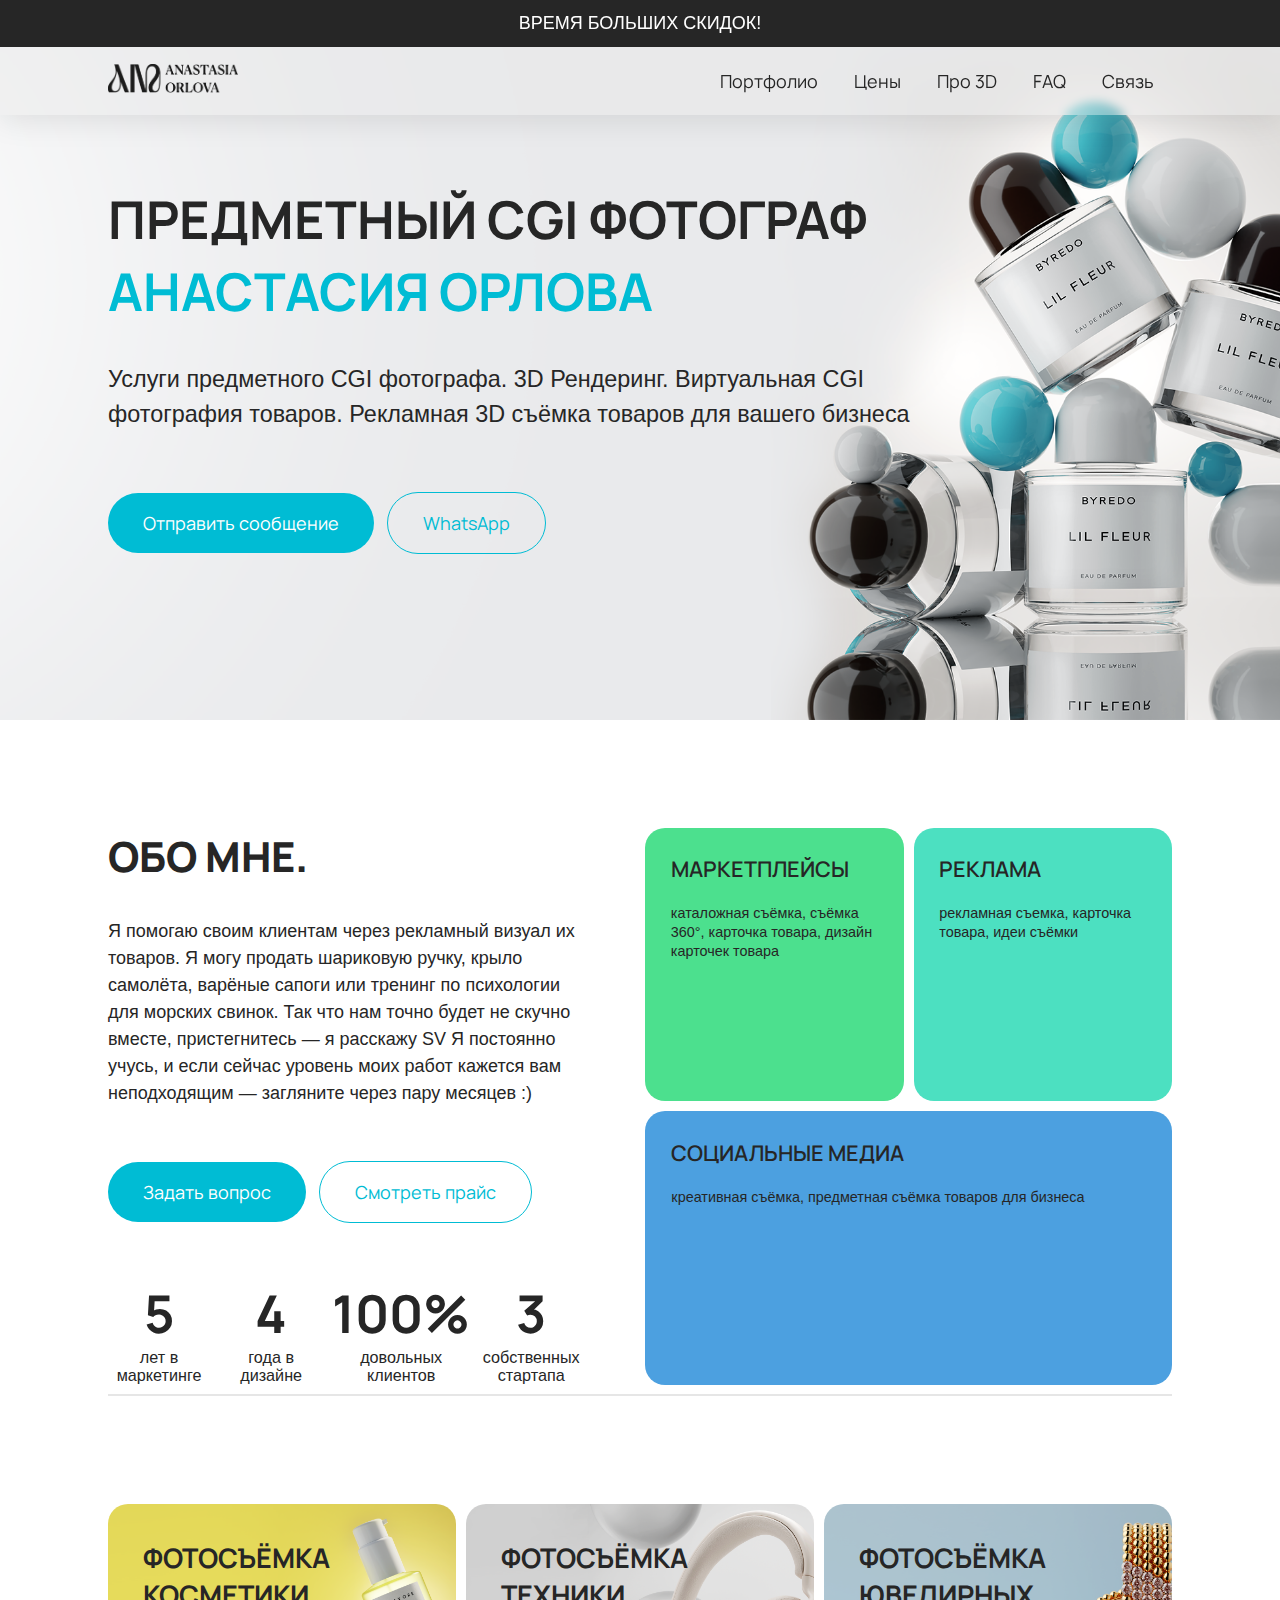
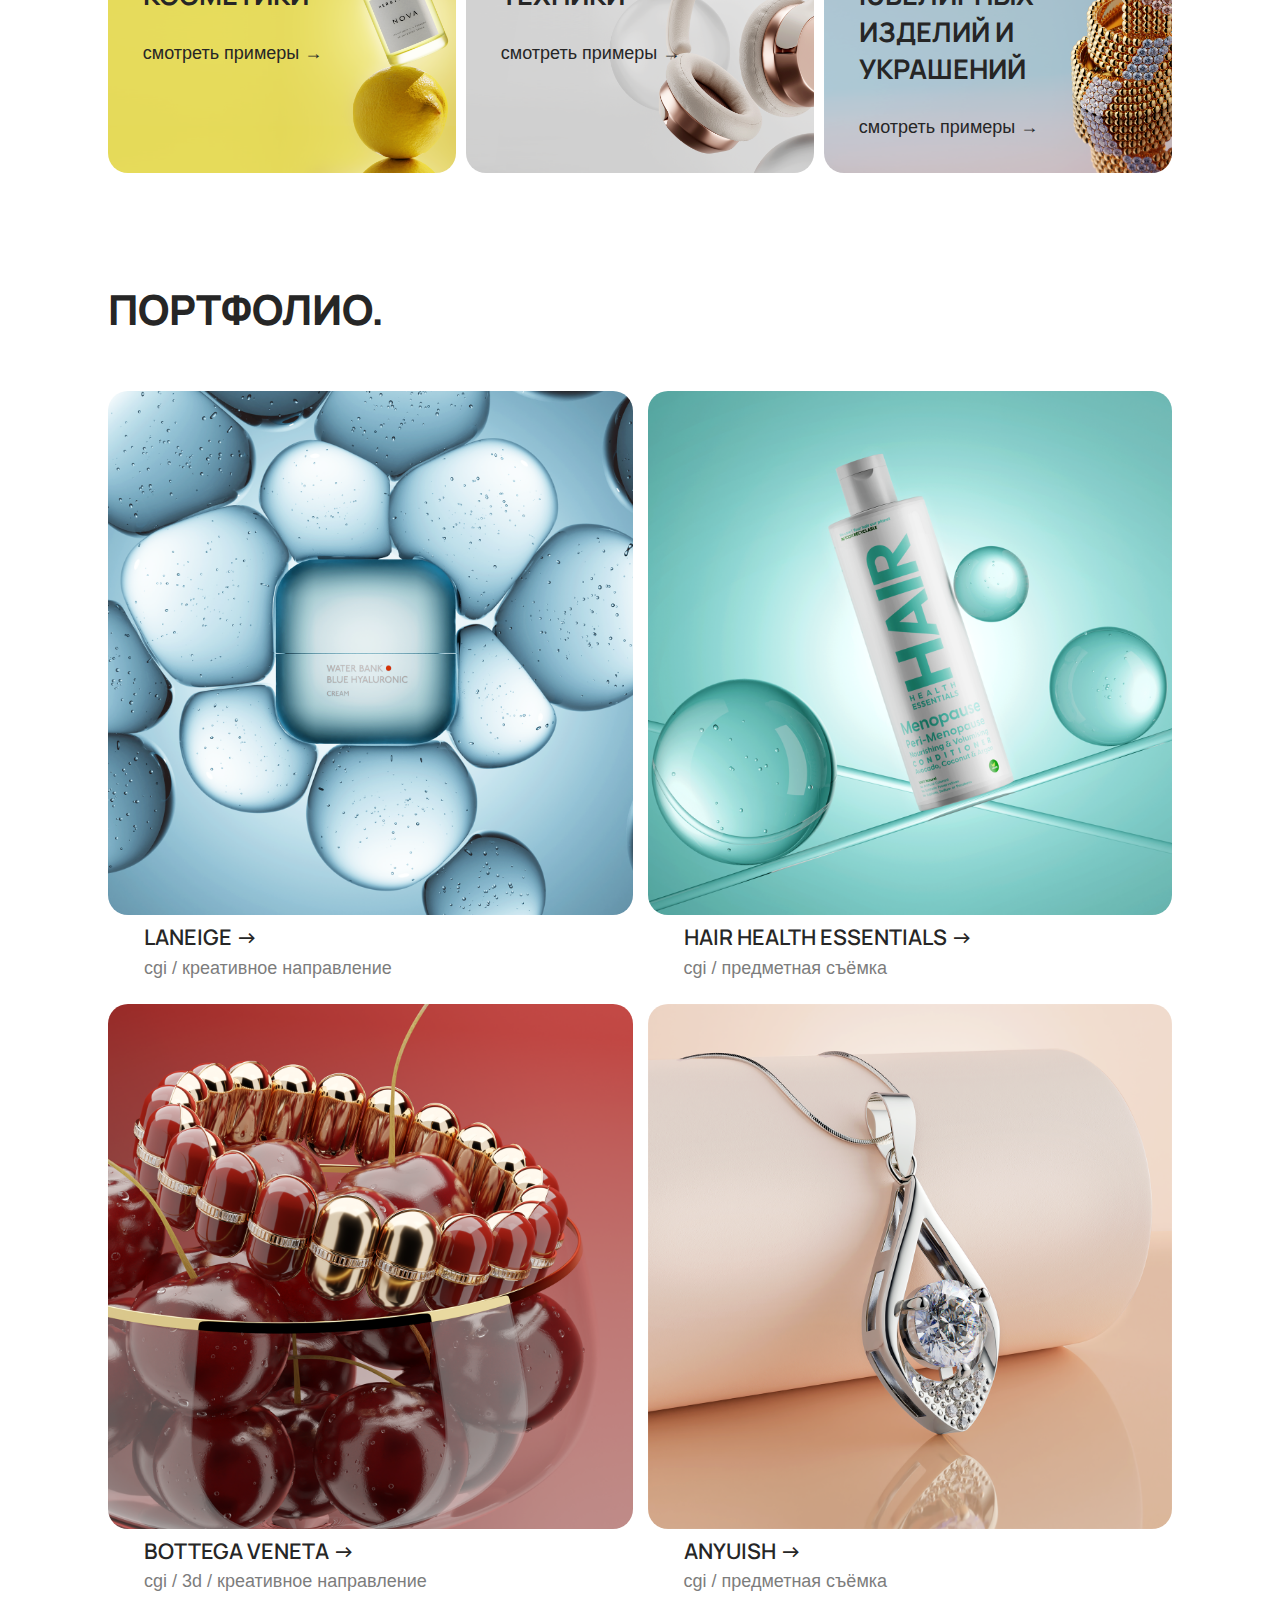
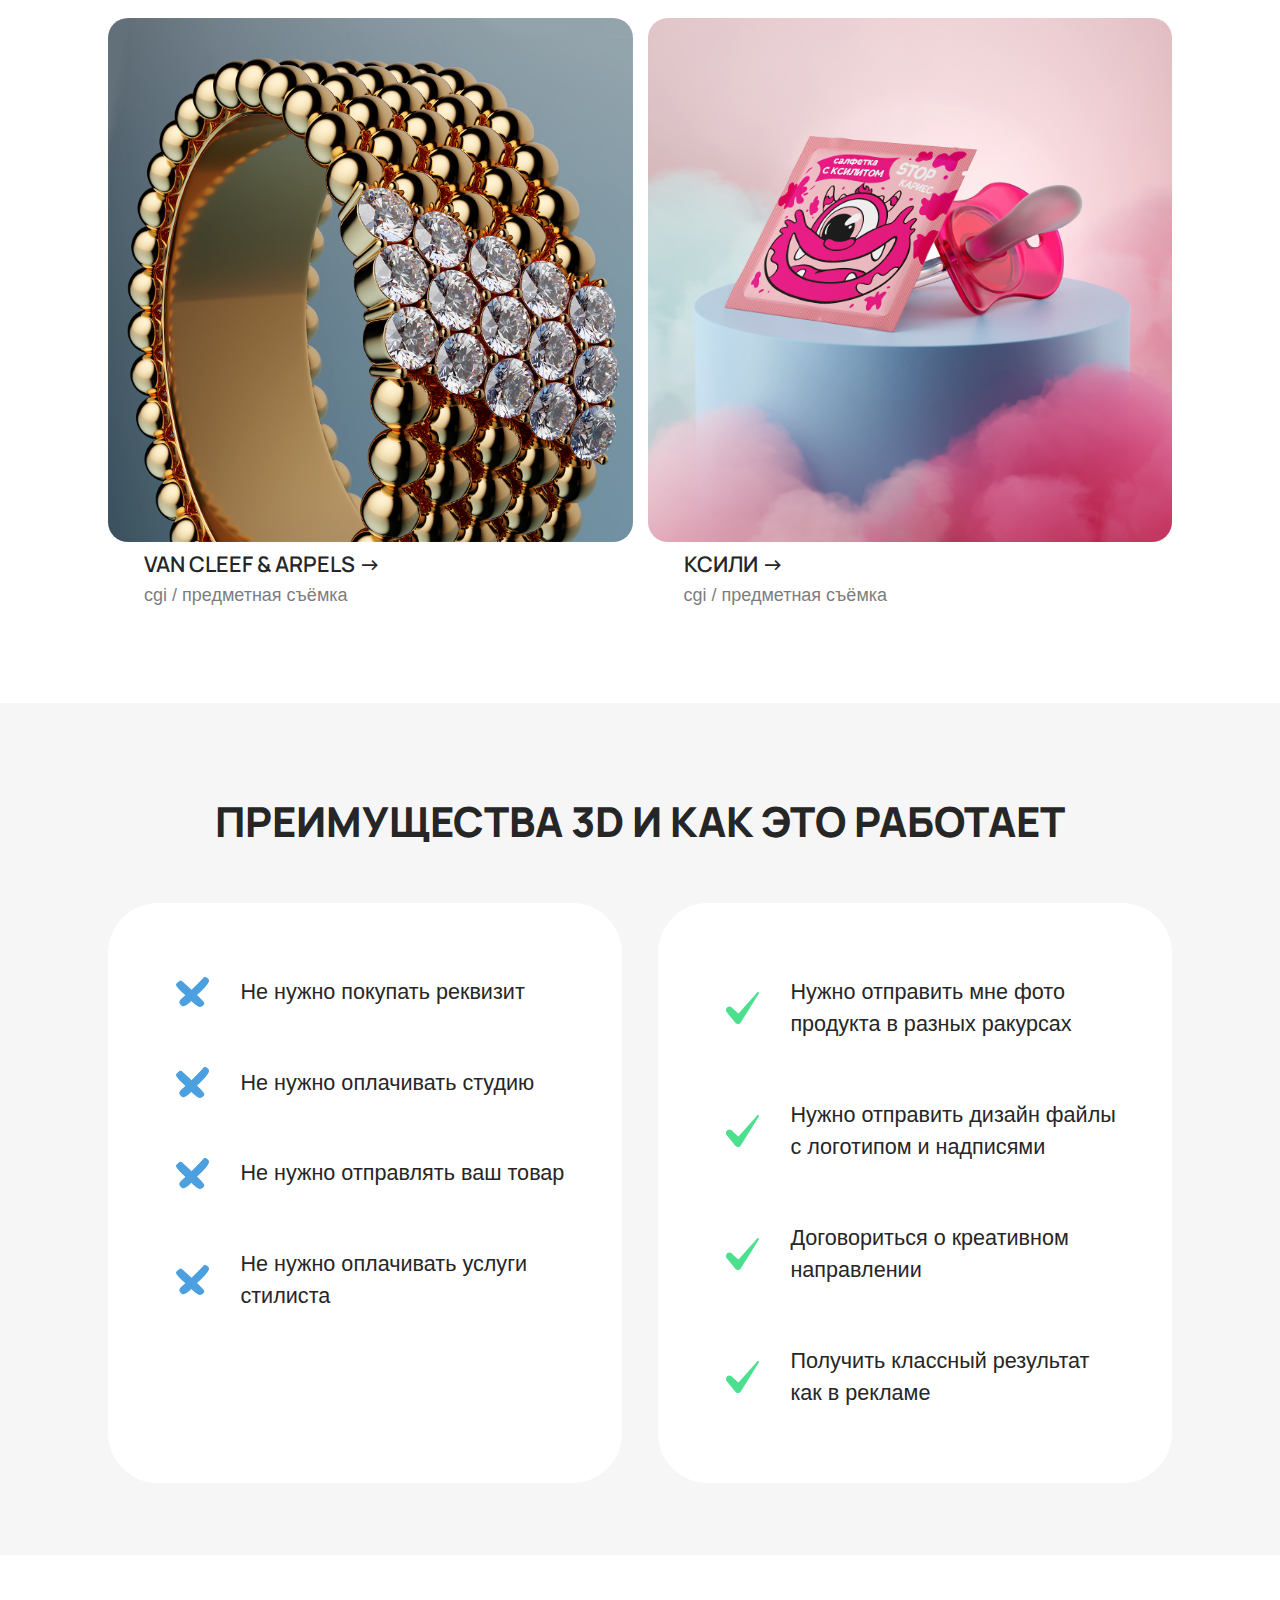
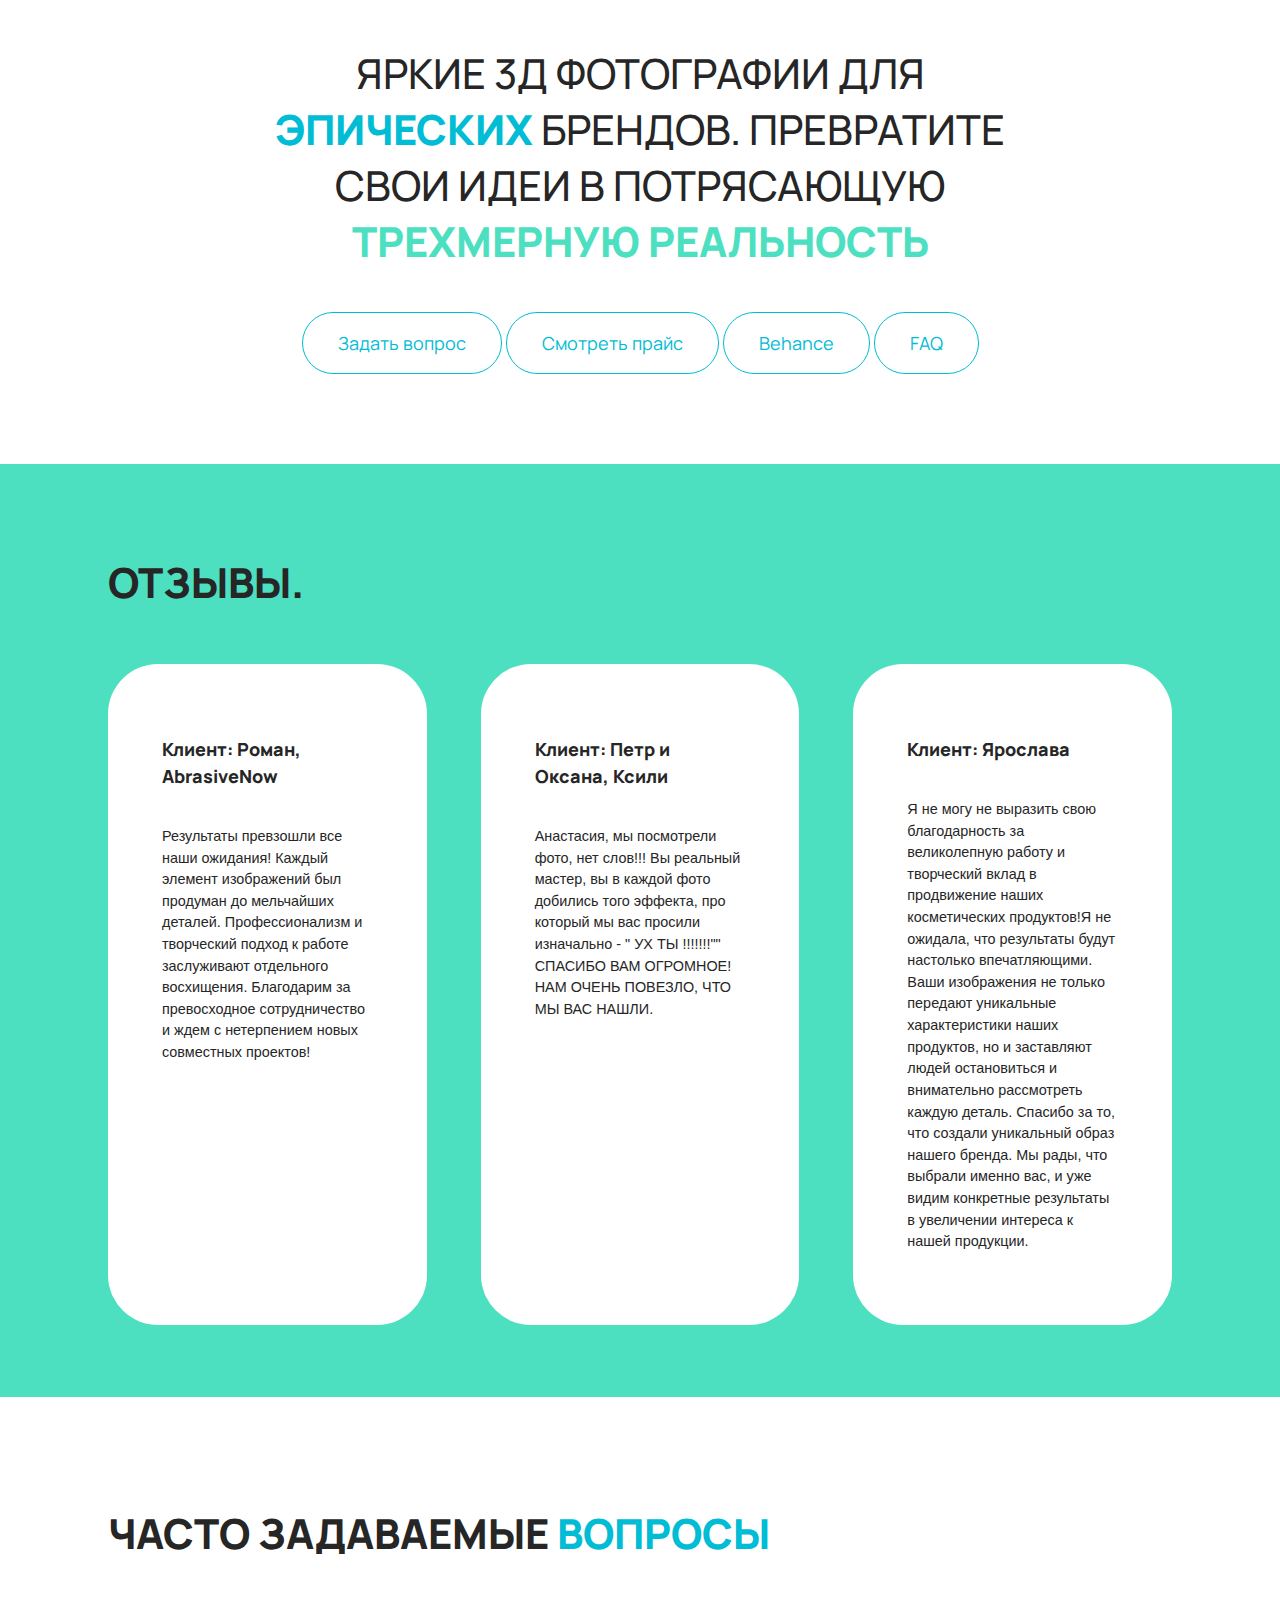
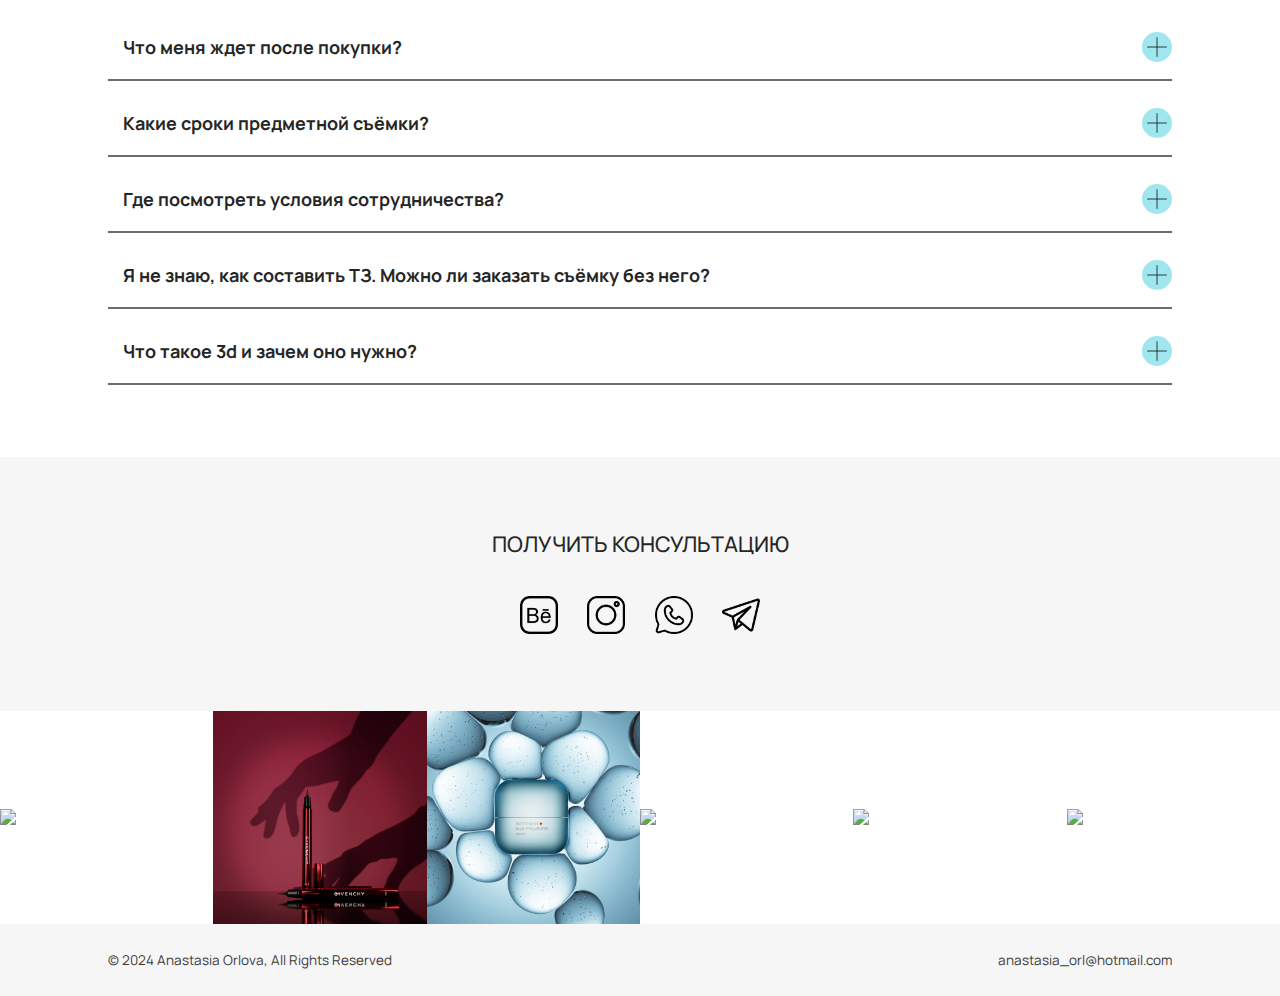
==== index.html @ becad771 "Update index.html" ====
<!DOCTYPE html>
<html lang="ru">
  <head>
    <meta charset="UTF-8" />
    <meta
      name="description"
      content="Услуги предметного CGI фотографа - 3D Рендеринг. CGI Фотография. Виртуальная фотография товаров. Рекламная 3D съёмка товаров для вашего бизнеса."
    />
    <meta
      name="keywords"
      content="CGI Фотография, 3D, Рендеринг, product_photography, CG, render, Услуги предметного CGI фотографа"
    />
    <meta name="author" content="Anastasia Orlova" />
    <meta name="viewport" content="width=device-width, initial-scale=1.0" />
    <link rel="preconnect" href="https://fonts.googleapis.com" />
    <link rel="preconnect" href="https://fonts.gstatic.com" crossorigin />
    <link rel="preconnect" href="https://fonts.googleapis.com">
    <link rel="preconnect" href="https://fonts.gstatic.com" crossorigin>
    <link href="https://fonts.googleapis.com/css2?family=Manrope:wght@400;700;800&display=swap" rel="stylesheet">
    <link rel="preconnect" href="https://fonts.googleapis.com">
<link rel="preconnect" href="https://fonts.gstatic.com" crossorigin>
<link href="https://fonts.googleapis.com/css2?family=DM+Serif+Display:ital@0;1&display=swap" rel="stylesheet">
    <link rel="stylesheet" href="./indexcss.css" />
    <title>CGI ПРЕДМЕТНАЯ ФОТОГРАФИЯ</title>
   
  </head>
  <body>
    <!-- Header -->
  
    <header>
      <div class="tophead">
      <p>ВРЕМЯ БОЛЬШИХ СКИДОК!</p>
      </div>
      <div class="content">
        <a href="index.html" class="desktop logo"><img class="logotype" src ="./logoana.png"></a>
        <nav class="desktop">
          <img id="hamburger-icon" src ="./menu.png">
          <ul class="hamburger">
            <li id="closeburger">X</li>
            
            <li><a href="#porta">Портфолио</a></li>
            <li><a href="./prices.html">Цены</a></li>
            <li><a href="./pro3d.html">Про 3D</a></li>
            <li><a href="#faqs">FAQ</a></li>
            <li><a href="./contact.html">Связь</a></li>
          </ul>
        </nav>
      </div>
    </header>

    <!-- Main Content -->
    <div class="main">
      <!-- Banner section -->
      <div class="banner">
        <div class="content">
          <h1 id="try">ПРЕДМЕТНЫЙ CGI ФОТОГРАФ <span class="bold">АНАСТАСИЯ ОРЛОВА </span></h1>
          <p>Услуги предметного CGI фотографа. 3D Рендеринг. Виртуальная CGI фотография товаров. Рекламная 3D съёмка товаров для вашего бизнеса</p>
          <div class="inlinebuts">
          <a href="./contact.html" id="jsbut" class="button">Отправить сообщение</a>
          <a href="https://bit.ly/4bjtnpV" id="jsbut" class="buttonother">WhatsApp</a>
        </div>
        </div>
      </div>
    </div>

    <!--Services-->
    <div class="content">
      <div class="services">
      <div class="help">
        <h2>ОБО МНЕ.</h2>
        <p>Я  помогаю своим клиентам через рекламный визуал их товаров.

          Я могу продать шариковую ручку, крыло самолёта, варёные сапоги или тренинг по психологии для морских свинок. Так что нам точно будет не скучно вместе, пристегнитесь — я расскажу SV Я постоянно учусь, и если сейчас уровень моих работ кажется вам неподходящим — загляните через пару месяцев :)</p>
        <a href="./contact.html" id="jsbut" class="button">Задать вопрос</a>
        <a href="./PRICES.html" id="jsbut" class="buttonother">Смотреть прайс</a>
        <div class="logos">
            <div class="field">
                <h1>5</h1>
          <p>лет в маркетинге</p>
        </div>
        <div class="field">
            <h1>4</h1>
      <p>года в дизайне</p>
    </div>
    <div class="field">
        <h1>100%</h1>
  <p>довольных клиентов</p>
</div>
<div class="field">
    <h1>3</h1>
<p>собственных стартапа</p>
</div>
        </div>
      </div>
      <div class="squares">
        <div class="container">
          <div class="square1">
            <div class="texts">
           
            <h3>МАРКЕТПЛЕЙСЫ</h3>
            <p> каталожная съёмка, съёмка 360°, карточка товара, дизайн карточек товара</p>
           
            <!--
            <a href="./webdesign.html"> <button class="CTA"><span class="words">Learn more</span> <span class="learn"> →</span></button></a>-->
          </div>
         
          </div>

          <div class="square2">
            <div class="texts">
           
            <h3>РЕКЛАМА</h3>
            <p> рекламная съемка, карточка товара, идеи съёмки</p>
            <!--
            <a href="./socials.html"><button class="CTA"><span class="words">Learn more</span><span class="learn"> →</span></button></a>-->
            </div>
          </div>

          <div class="square3">
            <div class="texts">
            
            <h3>СОЦИАЛЬНЫЕ МЕДИА</h3>
            <p> креативная съёмка, предметная съёмка товаров для бизнеса </p>
            <!--
            <a href="./Graphics.html"> <button class="CTA"><span class="words">Learn more</span> <span class="learn"> →</span></button></a>-->
            </div>
          </div>

        
        </div>
      </div>
      </div>
      <hr class="line">
    </div>


    <div class="tryit">
      <div class="content">
        <!---
        <H2>
          ВИДЫ СЪЕМКИ.</H2>-->
      <div class="containernew">
        <div class="blob">
          <div class="texts">
         
          <h3>ФОТОСЪЁМКА КОСМЕТИКИ</h3>
          
          <a href="./skincareshoot.html"> <button class="CTA"><span class="words">смотреть примеры  </span><span class="learn"> →</span></button></a>
        </div>
        </div>

        <div class="blob1">
          <div class="texts">
         
          <h3>ФОТОСЪЁМКА ТЕХНИКИ</h3>
          
          <a href="./techdevices-render.html"><button class="CTA"><span class="words">смотреть примеры  </span><span class="learn"> →</span></button></a>
          </div>
        </div>

        <div class="blob2">
          <div class="texts">
          
          <h3>ФОТОСЪЁМКА ЮВЕЛИРНЫХ ИЗДЕЛИЙ И УКРАШЕНИЙ</h3>
          
          <a href="./jewelryshoot.html"> <button class="CTA"><span class="words">смотреть примеры  </span> <span class="learn"> →</span></button></a>
          </div>
        </div>

      
      </div>
    </div>
    </div>
    <!-- Portfolio-->
    
    <div class="content">
      <div id="porta" class="selected">
        <h2>ПОРТФОЛИО.</h2>
      </div>
      <div class="portfolio">
        <!--
        <div class="box">
          <div class="wrap">
          <img
            src="./BLUEVENETTA.png"
            alt="Shampoo CG product Photography and 3d Visualization">
        </div>
        
          <h4><a href="./hairhealth.html">BOTTEGA VENETA →</a></h4>
          <p>cgi / 3d /креативное направление / креативная съёмка</p>
        </div>-->
        <div class="box">
          <div class="wrap">
          <img
          src="./LANEIGE_DROPS-cgi-3d-render.png"
          alt="Nordhom ecommerce website design"
        /></div>
          <h4><a href="./LANEIGE.html">LANEIGE →</a></h4>
          <p>cgi / креативное направление</p>
        </div>

        <div class="box">
          <div class="wrap">
          <img
          src="./hairhealth-3d-productphotography-shampoo.png"
          alt="Phone screen with a fintech ui design"
        /></div>
          <h4><a href="./hairhealth.html">HAIR HEALTH ESSENTIALS →</a></h4>
          <p>cgi / предметная съёмка  </p>
        </div>
        
        <div class="box">
          <div class="wrap">
          <img
          src="./CHERRY3.png"
          alt="Laneige moisturizer Cg product photography and 3d rendering"
        /></div>
          <h4><a href="./laneige.html">BOTTEGA VENETA →</a></h4>
          <p>cgi / 3d / креативное направление</p>
        </div>
        <div class="box">
          <div class="wrap">
          <img
          src="./1.final-main.png"
          alt="Phone screen with a fintech ui design"
        /></div>
          <h4><a href="./anyuish.html">ANYUISH →</a></h4>
          <p>cgi / предметная съёмка </p>
        </div>
     
        <div class="box">
          <div class="wrap">
          <img
          src="./finalring1.png"
          alt="Phone screen with a fintech ui design"
        /></div>
          <h4><a href="./VANCLEEF.html">VAN CLEEF & ARPELS →</a></h4>
          <p>cgi / предметная съёмка  </p>
        </div>
        <div class="box">
          <div class="wrap">
          <img
          src="./ksili-cgi-3d-product-photography-anastasia-orlova.png"
          alt="Phone screen with a fintech ui design"
        /></div>
          <h4><a href="./ksili.html">КСИЛИ →</a></h4>
          <p>cgi / предметная съёмка  </p>
        </div>
      

      </div>
    </div>


<!--No need-->
<div class="needs">
  <div class="content">
<h2>ПРЕИМУЩЕСТВА 3D И КАК ЭТО РАБОТАЕТ</h2>
<div class="dgrid">
  <div class="dbox">
    <div class="noneed">
      <img src="./cross.png">
      <p>Не нужно покупать реквизит
       </p>
       <img src="./cross.png">
      <p>
        Не нужно оплачивать студию
        </p>
        <img src="./cross.png">
      <p>
        Не нужно отправлять ваш товар
       </p>
       <img src="./cross.png">
      <p>
        Не нужно оплачивать услуги стилиста</p>
    </div>
  </div>
  <div class="dbox">
    <div class="noneed">
      <img src="./check-mark.png">
      <p>Нужно отправить мне фото продукта в разных ракурсах
       </p>
       <img src="./check-mark.png">
      <p>
        Нужно отправить дизайн файлы с логотипом и надписями
        </p>
        <img src="./check-mark.png">
      <p>
        Договориться о креативном направлении
       </p>
       <img src="./check-mark.png">
      <p>
        Получить классный результат как в рекламе</p>
    </div>
  </div>
</div>
</div>

</div>


    <!--Last-->
    <div class="last">
      <div class = "content">
        <div class="inline">
        <h2>ЯРКИЕ 3Д ФОТОГРАФИИ ДЛЯ <span class="bold"> ЭПИЧЕСКИХ</span> БРЕНДОВ.
          ПРЕВРАТИТЕ СВОИ ИДЕИ В ПОТРЯСАЮЩУЮ<span class="bold1"> ТРЕХМЕРНУЮ РЕАЛЬНОСТЬ </span></h2></div>
            <div class="kontakt">
             <a href="./contact.html" id="bottombut" class="buttonother">Задать вопрос</a>
             <a href="./prices.html" id="bottombut" class="buttonother">Смотреть прайс</a>
             <a href="https://www.behance.net/anaorlova" id="bottombut" class="buttonother">Behance</a>
             <a href="#faqs" id="bottombut" class="buttonother">FAQ</a>
            </div> 
            <!--
            <div class="followicons">
                <a href="https://www.behance.net/anaorlova"><img src="./behance.png"></a>
                <a href="https://www.instagram.com/cg_product_photography"><img src="./instagram.png"></a>
                <a href="https://www.linkedin.com/in/anastasia-orlova-14393296/"><img src="./facebook.png"></a>
              </div>-->
         
        
      </div>
    </div>
<div class="reviews">
  <div class="content">
    <h2>ОТЗЫВЫ.</h2>
  <div class="feedbackgrid">
    <div class="feed">

      <p id="fat">Клиент: Роман, AbrasiveNow

        </p>

        <p>
        
          Результаты превзошли все наши ожидания!
        
        <!--Кажется, что наши продукты просто пересекли границу виртуального и стали реальными. -->Каждый элемент изображений был продуман до мельчайших деталей.
        
        Профессионализм и творческий подход к работе заслуживают отдельного восхищения.  Благодарим за превосходное сотрудничество и ждем с нетерпением новых совместных проектов!</bold>
    </div>
    <div class="feed">
      <p id="fat">Клиент: Петр и Оксана, Ксили </p>

      <p>Анастасия, мы посмотрели фото, нет слов!!! Вы реальный мастер, вы в каждой фото добились того эффекта, про который мы вас просили изначально - " УХ ТЫ !!!!!!!"" СПАСИБО ВАМ ОГРОМНОЕ! НАМ ОЧЕНЬ ПОВЕЗЛО, ЧТО МЫ ВАС НАШЛИ.
        
      </p>
    </div>
    <div class="feed">
      <p id="fat">Клиент: Ярослава</p>

        <p>Я не могу не выразить свою благодарность за великолепную работу и творческий вклад в продвижение наших косметических продуктов!Я не ожидала, что результаты будут настолько впечатляющими.

        Ваши изображения не только передают уникальные характеристики наших продуктов, но и заставляют людей остановиться и внимательно рассмотреть каждую деталь.
        
        
        Спасибо за то, что создали  уникальный образ нашего бренда. Мы рады, что выбрали именно вас, и уже видим конкретные результаты в увеличении интереса к нашей продукции.
        
</p>
         </div>

  </div>
</div>
</div>

 <!--
<div id="faqs" class="questions">
  <div class="content">
    <h2>ЧАСТО ЗАДАВАЕМЫЕ <span class="bold"> ВОПРОСЫ </span></h2>
    <div class="qgrid">
      <hr>
      <div class="questbox">
        <strong>Что меня ждет после покупки?</strong>
        <img id="faqbut" src="./add.png">
      </div>
      <p class="answers non-active">После успешного проведения платежа на ваш почтовый адрес приходит подтверждение оплаты и приветственное письмо с координацией дальнейших действий. Если вы не получили рассылку или подтверждение оплаты, то пишите через форму обратной связи — возможно, вы неверно указали почтовый адрес.</p>
      <hr>
      <div class="questbox">
        <strong>Какие сроки предметной съёмки?</strong>
        <img id="faqbut" src="./add.png">
      </div>
      <p class="answers non-active">Подробнее про условия и сроки предметной съёмки можно почитать здесь</p>
      <hr>
      <div class="questbox">
        <strong>Где посмотреть условия сотрудничества?</strong>
        <img id="faqbut" src="./add.png">
      </div>
      <p class="answers non-active">Подробнее про условия и сроки предметной съёмки можно почитать здесь, а также на странице договора</p>
      <hr>
      <div class="questbox">
        <strong>Я не знаю, как составить ТЗ. Можно ли заказать съёмку без него?</strong>
        <img id="faqbut" src="./add.png">
      </div>
      <p class="answers non-active">Да, вы можете заказать разработку визуальной подачи вашего продукта, которая включает в себя в том числе составление ТЗ. Услуга разработки визуала рассчитывается отдельно от самой фотосъёмки. Для уточнения стоимости заполните бриф для разработки визуала</p>
      <hr>
      <div class="questbox">
        <strong>Что такое 3d и зачем оно нужно?</strong>
        <img id="faqbut" src="./add.png">
      </div>
<p class="answers non-active">3D моделирование / CGI - это процесс создания трехмерных цифровых моделей объектов или сцен. В 3D моделировании создается виртуальное трехмерное представление реальных объектов. 3D используется для создания прототипов продуктов и машин, моделируются продукты, упаковки и сцены для создания реалистичных и привлекательных рекламных материалов, баннеров, видеороликов и обложек. Это позволяет представить продукты в наилучшем свете и привлечь внимание потенциальных покупателей.

  
</p>
      <hr>
    </div>
  </div>
</div>-->

<div class="questions">
  <div class="content">
    <h2>ЧАСТО ЗАДАВАЕМЫЕ <span class="bold"> ВОПРОСЫ </span></h2>
    <ul class="qgrid">
     
      <li class="faq">
      <div class="questbox">
        <strong>Что меня ждет после покупки?</strong>
        <img class="icon-main" id="faqbut" src="./add.png">
      </div>
      <p class="answers non-active">После успешного проведения платежа на ваш почтовый адрес приходит подтверждение оплаты и приветственное письмо с координацией дальнейших действий. Если вы не получили рассылку или подтверждение оплаты, то пишите через форму обратной связи — возможно, вы неверно указали почтовый адрес.</p>
      
    </li>
    <li class="faq">
      <div class="questbox">
        <strong>Какие сроки предметной съёмки?</strong>
        <img class="icon-main" id="faqbut" src="./add.png">
      </div>
      <p class="answers non-active">Подробнее про условия и сроки предметной съёмки можно почитать здесь</p>
      
    </li>
      <li class="faq">
      <div class="questbox">
        <strong>Где посмотреть условия сотрудничества?</strong>
        <img class="icon-main" id="faqbut" src="./add.png">
      </div>
      <p class="answers non-active">Подробнее про условия и сроки предметной съёмки можно почитать здесь, а также на странице договора</p>
      
    </li>
      <li class="faq">
      <div class="questbox">
        <strong>Я не знаю, как составить ТЗ. Можно ли заказать съёмку без него?</strong>
        <img class="icon-main" id="faqbut" src="./add.png">
      </div>
      <p class="answers non-active">Да, вы можете заказать разработку визуальной подачи вашего продукта, которая включает в себя в том числе составление ТЗ. Услуга разработки визуала рассчитывается отдельно от самой фотосъёмки. Для уточнения стоимости заполните бриф для разработки визуала</p>
     
    </li>
      <li class="faq">
      <div class="questbox">
        <strong>Что такое 3d и зачем оно нужно?</strong>
        <img class="icon-main" id="faqbut" src="./add.png">
      </div>
<p class="answers non-active">3D моделирование / CGI - это процесс создания трехмерных цифровых моделей объектов или сцен. В 3D моделировании создается виртуальное трехмерное представление реальных объектов. 3D используется для создания прототипов продуктов и машин, моделируются продукты, упаковки и сцены для создания реалистичных и привлекательных рекламных материалов, баннеров, видеороликов и обложек. Это позволяет представить продукты в наилучшем свете и привлечь внимание потенциальных покупателей.

  
</p>
    </ul>
  </div>
</div>


<!--Connect
-->
<div class="connecting">
  <div class="content">
    <h4>ПОЛУЧИТЬ КОНСУЛЬТАЦИЮ</h4>
    <div class="followicons">
      <a href="https://www.behance.net/anaorlova"><img src="./behance.png"></a>
      <a href="https://www.instagram.com/cg_product_photography"><img src="./instagram.png"></a>
      <a href="https://bit.ly/4bjtnpV"><img src="./whatsapp.png"></a>
      <a href="https://bit.ly/3uim69b"><img src="./telegram.png"></a>
    </div>
  </div>
</div>

 <!-- Gallery-->
 <div class="gallery">
  <img src="./skincare/hourglass-cgi-3d-product-photography-anastasia-orlova.png">
  <img src="./givenchypencil-aorlova-3d-product-photography.png">
  <img src="./LANEIGE_DROPS-cgi-3d-render.png">
  <img src="./3rings.png">
  <img src="./rare.png">
  <img id="lastchild" src="./anastasia_orlova_3d_design_product_photography_givenchy-vases copyGRIT.png">

 </div>


    <!-- Footer -->
    <footer>
      <div class="content">
        <span class="copyright">© 2024  Anastasia Orlova, All Rights Reserved</span>
        <span class="connect">anastasia_orl@hotmail.com</span>
      </div>
    </footer>

  </div>

<script src="script.js"></script>
  </body>
</html>
---- indexcss.css ----
/* Universal Styles */

body {
  margin: 0 auto;
  max-width: 1920px;
}

html {
  margin: 0 auto;
  font-family: "Manrope", sans-serif;
  font-size: 18px;
}

.content {
  position: relative;
  margin: 0 10rem;
}

a {
  color: #262626;
  font-family: "Manrope";
  text-decoration: none;
}
figcaption {
  padding-top: 0.5rem;
  font-family: "Manrope";
  font-size: 16px;
  opacity: 60%;
}
.text {
  margin-top: 3rem;
}
.toppad {
  padding-top: 3rem;
}
strong {
  color: #262626;
}
.logotype {
  width: 130px;
}
#hamburger-icon {
  display: none;
}
.hamburger {
  position: relative;
}
.hamburger li:first-child {
  display: none;
  position: absolute;
}
.button {
  display: inline-block;
  border-radius: 50px;
  background-color: #00bcd4;
  color: white;
  padding-left: 35px;
  padding-right: 35px;
  line-height: 60px;
  text-align: center;
  transition-property: background-color;
  transition-duration: 500ms;
  margin-top: 2rem;
}
#bottombut img {
  height: 30px;
}

.buttonother {
  margin-left: 0.5rem;
  display: inline-block;
  color: #00bcd4;
  padding-left: 35px;
  padding-right: 35px;
  border-radius: 50px;
  margin-top: 2rem;
  line-height: 60px;
  background-color: hsla(231, 44%, 74%, 0%);

  text-align: center;
  border: 1px solid #00bcd4;
  transition-property: all;
  transition-duration: 500ms;
}

.buttonlast {
  display: inline-block;
  border-radius: 50px;
  border: 1px solid #262626;
  color: #212121;
  width: 300px;
  line-height: 60px;
  text-align: center;
  transition-property: background-color;
  transition-duration: 500ms;
  margin-top: 0 auto;
}
.buttonlast:hover {
  color: #262626;
  background-color: #ffffff;
  border: 1px solid #262626;
  line-height: 58px;
  box-shadow: rgba(0, 0, 0, 0.1) 0px 4px 12px;
}
.buttonother:hover {
  color: white;
  text-align: center;
  background-color: #00bcd4;
}
.buttonaudit {
  display: inline-block;
  border-radius: 50px;
  background-color: white;
  border: 1px solid black;
  color: black;
  width: 300px;
  line-height: 60px;
  text-align: center;
  transition-property: background-color;
  transition-duration: 500ms;
  margin-top: 1rem;
}

.buttonaudit:hover {
  color: white;
  background-color: #212427;
  line-height: 58px;
}
/*
.auditbox {
  display: none;
}*/
button {
  font-family: "DM Sans", sans-serif;
  font-size: 1rem;
}
.button:hover {
  color: #212427;
  background-color: hsla(231, 44%, 74%, 0%);
  line-height: 58px;
  border: 1px solid black;
  box-shadow: rgba(0, 0, 0, 0.1) 0px 4px 12px;
}

/*.button:active {
}*/

h1 {
  color: hsl(0, 0%, 15%);
  font-size: 3.2rem;
  font-family: "Manrope", sans-serif;
}
/*ex gilroy 3.6*/

h2 {
  color: hsl(0, 0%, 15%);
  font-size: 2.3rem;
  font-weight: 800;
  margin-top: 0;
}

h3 {
  color: hsl(0, 0%, 15%);
  font-size: 1.5rem;
  font-weight: 600;
}

h4 {
  color: hsl(0, 0%, 15%);
  margin-top: 0.2rem;
  font-size: 1.2rem;
  font-weight: 600;
}

h5 {
  font-size: 1.2rem;
  font-weight: 400;
  font-style: italic;
  margin: 0;
  line-height: 1.2;
}
h1 .bold {
  color: #00bcd4;
}
h2 .bold1 {
  color: #4ce0c1;
  font-weight: 800;
}
p {
  color: hsl(0, 0%, 15%);
  font-family: "DM Sans", sans-serif;
  line-height: 1.5;
}

/* Header */
.tophead {
  margin: 0 auto;
  background-color: #262626;

  align-content: center;
}
.tophead p {
  color: white;
  margin: 0 auto;
  text-align: center;
  padding: 10px 0;
}
header {
  position: fixed;
  top: 0rem;
  z-index: 1;
  width: 100%;
  background-color: hsla(0, 0%, 91%, 40%);
  box-shadow: 0 4px 30px rgba(0, 0, 0, 0.1);
  backdrop-filter: blur(5px);
  -webkit-backdrop-filter: blur(5px);
}
/*(0, 0%, 91%, 1);
(231, 44%, 74%, 40%)
*/
header .content {
  display: flex;
  align-items: center;
}

header .logo {
  flex: 1;
  color: #212427;
  text-decoration: none;
}

header nav ul {
  display: flex;
  list-style-type: none;
}

nav a {
  vertical-align: center;
  font-size: 1rem;
  padding: 1rem;
  line-height: 1.8rem;
  color: #262626;
  text-decoration: none;
}
nav a:hover {
  background-color: #00bcd430;
  border-radius: 50px;
}
/* Landing Section */

.main {
  display: flex;
  align-items: center;
  height: 40rem;
  background-image: url("./main2.png");
  background-position: center;
  background-size: cover;
  background-repeat: no-repeat;
}

.banner p {
  font-size: 1.3rem;
}

.banner {
  position: relative;
  width: 70%;
  text-align: left;
}

.CTA {
  font-family: "DM Sans";
}
.inlinebuts {
  display: inline-block;
  width: 100%;

  place-items: center;
}

/* Services Section */
.services {
  display: grid;
  width: 100%;
  grid-template-columns: 1fr 1fr;
  grid-template-rows: 1fr;
  column-gap: 10px;
  justify-content: left;
  position: relative;
  isolation: isolate;
  margin-top: 6rem;
}

.line {
  border: 1px solid grey;
  opacity: 20%;
}

.help {
  width: 90%;
  position: relative;
}

.logos {
  padding: 2rem 0 0;
  display: grid;
  grid-template-columns: 1fr 1fr 1fr 1fr;
  column-gap: 10px;
}
.logos img {
  align-content: center;
}

.logos p {
  font-size: 0.9rem;
  line-height: 1.1;
}
.container {
  display: grid;
  width: 100%;
  height: 100%;
  overflow: hidden;
  grid-template-columns: 1fr 1fr;
  grid-template-rows: 1fr 1fr;
  row-gap: 10px;
  column-gap: 10px;
  justify-content: center;
  isolation: isolate;
}

.container p {
  line-height: 1.3;
  font-size: 0.8rem;
}
.containernew {
  margin: 6rem auto;
  display: grid;
  width: 100%;
  overflow: hidden;
  grid-template-columns: 1fr 1fr 1fr;
  grid-template-rows: auto;
  row-gap: 10px;
  column-gap: 10px;
  justify-content: center;
  isolation: isolate;
}

.containernew h3 {
  font-weight: 700;
  width: 60%;
}
.field {
  display: grid;
  grid-template-columns: 1fr;
  grid-template-rows: auto;
  text-align: center;
}

.field h1 {
  margin: 0;
}
.field p {
  margin: 0;
}

.blob {
  background-image: url("./LEMON.png");
  background-size: cover;
  width: 100%;
  height: auto;
  border-radius: 20px;
  transition-property: background-color;
  transition: all 200ms ease-in;
}
.blob:hover {
  box-shadow: 2px 2px 10px 0px rgba(0, 0, 0, 0.2);
}
.blob1 {
  background-image: url("./tech.png");
  background-size: cover;
  width: 100%;
  height: auto;
  border-radius: 20px;
  transition-property: background-color;
  transition: all 200ms ease-in;
}
.blob1:hover {
  box-shadow: 2px 2px 10px 0px rgba(0, 0, 0, 0.2);
}

.blob2 {
  background-image: url("./jewelry1.png");
  background-size: cover;
  width: 100%;
  height: auto;
  border-radius: 20px;
  transition-property: background-color;
  transition: all 200ms ease-in;
}
.blob2:hover {
  box-shadow: 2px 2px 10px 0px rgba(0, 0, 0, 0.2);
}
.square1 {
  /*background-color: #b5e04c;*/
  background-color: #4ce08e;
  background-size: cover;
  width: 100%;

  height: 100%;

  border-radius: 20px;
  transition-property: background-color;
  transition: all 300ms ease-in;
}
.square2 {
  background-color: #4ce0c1;
  background-size: cover;
  width: 100%;
  height: 100%;
  border-radius: 20px;
  transition-property: background-color;
  transition: all 300ms ease-in;
}
.square3 {
  background-color: #4ca0e0;
  background-size: cover;
  width: 100%;
  height: 100%;
  border-radius: 20px;
  grid-column-start: 1;
  grid-column-end: 3;
  transition-property: background-color;
  transition: all 300ms ease-in;
}
.square3 .texts {
  margin: 5%;
}
.squares img {
  width: 20%;
  height: auto;
}

.texts {
  margin: 10%;
}
.words {
  padding: 0;
}
button.CTA {
  font-family: "DM Sans", sans-serif;
  padding: 0;
  border: none;
  background-color: hsla(231, 44%, 74%, 0%);
  color: #262626;
  width: auto;
  /*line-height: 45px;*/
  text-align: left;
}

button.CTA:hover {
  width: 100%;
  text-decoration: underline;
  transition-property: background-color;
  transition-duration: 500ms;
}

button.CTA:hover .learn {
  display: inline-block;
  padding-right: 5px;
}

/* Portfolio Section */
.portfolio {
  display: grid;
  grid-template-columns: 1fr 1fr;
  grid-template-rows: repeat(4, auto);
  row-gap: 15px;
  column-gap: 15px;
  margin-bottom: 4rem;
  margin-top: 3rem;
}

.selected {
  margin-top: 5rem;
}

.wrap {
  overflow: hidden;
  border-radius: 20px;
  height: auto;
}

.wrap img {
  object-fit: cover;
  height: 100%;
  width: 100%;
  display: block;
}
.wrap img:hover {
  transform: scale(1.3);
  transition: all 0.7s ease-in-out;
}

/*.box img:hover {
  transform: scale(1.01);
  box-shadow:rgba(0, 0, 0, 0.15) 0px 4px 20px;
  transition-duration: 500ms;
}
*/

.box h4 {
  padding-left: 2rem;
  margin: 0.4rem auto 0.2rem;
}

.box h4:hover {
  text-decoration: underline solid #e5e8eb 15px;
  text-underline-offset: -2px;
  text-decoration-skip-ink: none;
}

.box h5 {
  padding-left: 2rem;
  opacity: 0.6;
}

.box p {
  padding-left: 2rem;
  margin: 0 auto 0.4rem;
  opacity: 0.6;
}

/*No needs*/
.needs {
  background-color: hsla(0, 0%, 91%, 40%);
  height: 100%;
}
.needs h2 {
  padding-top: 5rem;
  text-align: center;
}
.dgrid {
  margin-top: 3rem;
  display: grid;
  grid-template-columns: 1fr 1fr;
  column-gap: 2rem;
}

.dbox {
  background-color: white;
  margin-bottom: 4rem;
  border-radius: 50px;
}
.dbox img {
  top: 50%;
}
.noneed {
  margin: 10%;
  display: grid;
  grid-template-columns: 1fr 5fr;
  grid-template-rows: repeat(2, auto);
  row-gap: 15px;
  column-gap: 15px;
  align-items: center;
}
.noneed img {
  margin: 0 auto;
  width: 50%;
  align-content: center;
  justify-content: center;
  vertical-align: center;
}

.noneed p {
  text-align: left;
  margin-top: 0.1;
  margin-bottom: 0.1;
  font-size: 1.2rem;
}
/*Last*/

.last {
  margin-bottom: 5rem;
}
.last h2 {
  font-weight: 500;
  text-align: center;
  padding: 5rem 8rem 0.5rem;
}

#jsbut {
  margin-bottom: 1rem;
}
#bottombut {
  margin: 0 auto;
  justify-content: center;
  place-items: center;
}

.last p {
  text-align: center;
  padding: 5rem 1rem 1rem;
  font-weight: semi-bold;
  color: white;
}

h2 .bold {
  color: #00bcd4;
  font-weight: 800;
}

.kontakt {
  margin: 0 auto;
  width: 100%;
  text-align: center;
  place-items: center;
  display: inline-block;
}
.followicons {
  margin: 0 auto;
  display: grid;
  padding: 0.5rem 23% 4rem;
  width: 250px;
  grid-template-columns: 1fr 1fr 1fr 1fr;
  grid-template-rows: auto;
  column-gap: 8%;
  text-align: center;
  place-items: center;
}

.followicons img {
  width: 80%;
  justify-content: center;
}
.followicons img:hover {
  background-color: #00bcd430;

  border-radius: 10px;
}

.reviews {
  padding: 5rem auto;
  background-color: #4ce0c1;
  height: 100%;
}
.reviews h2 {
  padding-top: 5rem;
}
.feedbackgrid {
  margin: 3rem auto 0;

  display: grid;
  grid-template-columns: 1fr 1fr 1fr;
  grid-template-rows: auto;
  column-gap: 3rem;
}
#fat {
  font-family: Manrope;
  margin-top: 4rem;
  font-size: 1rem;
  font-weight: 800;
  margin-bottom: 0;
}

.feed {
  margin: 0 auto 4rem;
  background-color: white;
  border-radius: 50px;
}

.feed p {
  font-size: 0.8rem;
  margin: 2rem auto 4rem;
  padding-left: 3rem;
  padding-right: 3rem;
}

/*Questions*/

.icon-main {
  background-color: #00bcd460;
  width: 20px;
  height: 20px;
  padding: 5px;

  border-radius: 20px;
  position: absolute;
  right: 0px;
  cursor: pointer;
}

.questions ul {
  padding: 0;
}
.question {
  font-family: "Spartan", sans-serif;
  font-size: 20px;
  font-weight: 600;
  margin-bottom: 10px;
  position: relative;
  color: #5c5a5a;
}

.questions {
  margin-top: 6rem;
  margin-bottom: 4rem;
}

.questions li {
  list-style: none;
  margin-bottom: 10px;
  padding: 15px;
  border-bottom: 2px solid #6d6b6b;
}
.questbox {
  display: grid;
  grid-template-columns: 7fr 1fr;
  align-items: center;
  padding: 5px 0;
}
/*
.questbox img {
  margin: 0 auto;
  width: 13%;
  padding: 10px;
  background-color: #00bcd480;
  border-radius: 50px;
}*/
.qgrid {
  margin-top: 3rem;
  padding-left: 0;
}
.answers {
  margin: 2rem auto;
}
.non-active {
  display: none;
}

/*Connect*/
.connecting {
  background-color: #e8e8e866;
}

.connecting h4 {
  padding-top: 4rem;
  text-align: center;
  font-weight: 500;
  color: #262626;
}

.gallery {
  margin: 0 auto;
  display: grid;
  grid-template-columns: 1fr 1fr 1fr 1fr 1fr 1fr;
  grid-template-rows: auto;
  align-items: center;
}
.gallery img {
  width: 100%;
  margin: 0 auto;
}
/* Footer */

footer {
  background-color: hsla(0, 0%, 91%, 40%);

  padding: 1.5rem 0;
  margin-top: auto;
}

footer .content {
  color: #262626;
  opacity: 0.9;
  display: flex;
  font-size: 0.75rem;
}

footer .copyright {
  flex-grow: 1;
}

/*Contact*/
.success {
  text-align: center;
  position: fixed;
  top: 50%;
  left: 50%;
  transform: translate(-50%, -50%);
  -webkit-transform: translate(-50%, -50%);
  -moz-transform: translate(-50%, -50%);
  -o-transform: translate(-50%, -50%);
  -ms-transform: translate(-50%, -50%);
}
.success img {
  width: 100px;
}
.contact {
  margin-top: 9rem;
}
.bodycontact {
  min-height: 100vh;
  display: flex;
  flex-direction: column;
  background-color: hsla(0, 0%, 82%, 30%);
}

.contactgrid {
  display: grid;
  grid-template-columns: 1fr 1fr;
}

.talkbox h1 {
  margin-top: 0;
}

.talkbox {
  padding: 20px;
}

form {
  display: flex;
  flex-direction: column;

  width: 100%;
  max-width: 700px;
  border-radius: 9px;
}

form h2 {
  color: #262626;
  font-size: 1.75rem;
  font-weight: 800;
  margin-bottom: 10px;
  text-align: center;
}
form p {
  font-size: 1rem;
  margin-bottom: 2rem;
  text-align: center;
}

form input,
form textarea {
  font-family: "DM Sans";
  font-size: 1rem;
  border: 0;
  margin: 5px 0 15px;
  padding: 15px;
  outline: none;

  border-radius: 10px;
}
label {
  font-family: "DM Sans";
}
form button {
  margin-top: 1rem;
  font-family: "DM Sans";
  color: #262626;
  border-radius: 50px;
  width: 300px;
  background-color: #4ce0c1;
  border: none;
  line-height: 58px;
  box-shadow: rgba(0, 0, 0, 0.1) 0px 4px 12px;
  cursor: pointer;
}

form button:hover {
  color: #262626;
  background-color: white;
  border: 1px solid #262626;
}

/*About me*/

.bigbox {
  width: 100%;
  background-color: hsla(0, 0%, 82%, 30%);
  padding-bottom: 2rem;
}

.aboutbox {
  margin: 0 auto 3rem;
  padding-top: 10rem;
  display: grid;
  width: 80%;
  grid-template-columns: 60% 40%;
  grid-template-rows: 1;
  row-gap: 3rem;
  column-gap: 5px;
  justify-content: center;
}

.certificates {
  display: grid;
  grid-template-columns: repeat(6, 1fr);
  column-gap: 30px;
  padding-bottom: 3rem;
}
.certificates img {
  justify-content: center;
  max-width: 70%;
}

#cert {
  text-align: center;
  margin-top: 2rem;
  padding: 2.5rem 0 2rem;
}

div.image {
  margin-bottom: 0;
}

.aboutbox img {
  object-fit: cover;
  width: 100%;
  height: 100%;
  pointer-events: none;
}

.toolkit {
  text-align: center;
  background-color: #e5e8eb;
  /*background-color: #212121;*/
  border-radius: 20px;
}

.toolgrid {
  text-align: center;
  padding: 0 2rem;
  display: grid;
  grid-template-columns: repeat(6, 1fr);
  column-gap: 30px;
}
.toolgrid img {
  height: 30%;
  width: auto;
}

.tool {
  height: 200px;
}
.aboutme {
  padding-right: 4rem;
}

/*Hair Health*/
.hhe img {
  display: block;
  width: 100%;
  margin: 3rem auto;
}

.hhe {
  padding-top: 8rem;
  padding-bottom: 3rem;
}

.hhe p {
  margin-bottom: 3rem;
}

.hhgrid {
  margin-top: 0.5rem;
  display: grid;
  grid-template-columns: 3fr 2fr;
  grid-gap: 10px;
  margin-bottom: 10px;
}

.triple {
  margin-top: 10px;
  display: grid;
  grid-template-columns: 1fr 1fr 1fr;

  grid-gap: 10px;
  margin-bottom: 10px;
}

.hhgrid1 video {
  width: 100%;
}
.hhgrid1 {
  display: grid;
  grid-template-columns: 2fr 3fr;
  grid-gap: 10px;
}

.hhe h3 {
  margin-top: 5rem;
}
.hhe img {
  width: 100%;
  height: 100%;
  margin: 0;
  object-fit: cover;
}

/*Prices*/
.toppretty {
  width: 100%;

  background-color: #4ce0c1;
  place-items: center;
}
.toppretty h4 {
  padding-top: 9rem;
  text-align: center;
}

.toppretty h2 {
  text-align: center;
  padding-bottom: 3rem;
}

.pricelist {
  margin: 3rem auto 7rem;
  display: grid;
  grid-template-columns: 1fr 1fr 1fr;
  grid-template-rows: 1fr;
  column-gap: 1rem;
}

.tarif {
  border-radius: 50px;
  border: 2px solid #00bcd470;
  object-fit: contain;
}

.tartext {
  padding: 2rem 3rem;
}

#priis {
  margin-top: 0;
  margin-bottom: 1rem;
  text-align: left;
}

.plans h2 {
  margin-top: 6rem;
  text-align: center;
}

.alacart {
  display: grid;
  grid-template-columns: 1fr 1fr;
  grid-template-rows: 1fr 1fr 1fr;
  column-gap: 1rem;
  row-gap: 1rem;
  margin-bottom: 6rem;
}
.alacartbox {
  background-color: #4ca0e050;
  border-radius: 30px;
}

/*Shoots - types*/
.photosport {
  margin-top: 0.5rem;
  display: grid;
  grid-template-columns: 1fr 1fr 1fr;
  grid-template-rows: 1fr 1fr;
  column-gap: 0.5rem;
  row-gap: 0.5rem;
}
/*Pro 3d*/
#3dbenefits {
  margin: 0;
}
.pro3d {
  margin: 6rem auto;
}
.pro3d .noneed {
  margin: 0 auto;
  padding: 3rem 5rem;
  grid-template-columns: 1fr 8fr;
}

.pro3d .dbox {
  background-color: hsla(0, 0%, 91%, 40%);
  margin-bottom: 1rem;
}
.lasttext {
  margin-top: 5rem;
}
.pro3d img {
  width: 40%;
}
.pro3d h3 {
  margin-top: 3rem;
}

.pro3d video {
  margin: 3rem auto;
}
@media only screen and (max-width: 1200px) and (min-width: 821px) {
  .aboutme h2 {
    font-size: 2rem;
  }
  .aboutme h3 {
    font-size: 1.2rem;
  }
  .aboutme {
    padding-right: 2rem;
  }
}

@media only screen and (max-width: 1700px) {
  .container h3 {
    font-size: 1.2rem;
    margin-top: 10px;
  }
}
/*About finish*/

@media only screen and (max-width: 1400px) {
  .content {
    margin: 0 6rem;
  }

  h1 {
    font-size: 2.9rem;
  }

  .banner {
    width: 85%;
  }

  .elem {
    height: 300px;
  }
}

@media only screen and (max-width: 1250px) and (min-width: 896px) {
  .square1 img {
    display: none;
  }
  .square2 img {
    display: none;
  }
  .square3 img {
    display: none;
  }
  .square4 img {
    display: none;
  }
  .words {
    padding: 0;
  }
  button.CTA {
    width: 100%;
    padding: 5px 10px;
  }
  .container h3 {
    font-size: 1.1rem;
    line-height: 1.3;
  }
}

@media only screen and (max-width: 1200px) {
}

@media only screen and (max-width: 895px) {
  .main {
    background-position: 70%;
  }
  #lasthuman {
    width: 70%;
  }
  .banner {
    top: 2rem;
  }
  .banner #jsbut {
    margin-left: 0;
    margin-bottom: 0;
  }
  .containernew {
    grid-template-columns: 1fr;
    grid-template-rows: 1fr 1fr 1fr;
  }
  .reviews {
    padding-bottom: 3rem;
  }
  .logos {
    padding-top: 0;
    padding-bottom: 2rem;
  }
  .feedbackgrid {
    grid-template-columns: 1fr;
    grid-template-rows: auto;
    row-gap: 1.5rem;
  }
  .followicons {
    padding-bottom: 4rem;
  }
  .gallery {
    grid-template-columns: 1fr 1fr 1fr 1fr 1fr;
    grid-template-rows: auto;
  }

  #lastchild {
    display: none;
  }
  .alacart {
    grid-template-columns: 1fr 1fr;
    grid-template-rows: auto;
    margin-bottom: 4rem;
  }
  .pricelist {
    grid-template-columns: 1fr;
    grid-template-rows: auto;
    row-gap: 1rem;
    margin-bottom: 4rem;
  }
  .dgrid {
    grid-template-columns: 1fr;
    grid-template-rows: auto;
    row-gap: 1.5rem;
  }

  .dbox {
    margin-bottom: 0;
  }
  #bottombut {
    margin: 5px 2.5px;
  }
  .feed {
    height: auto;
    margin-bottom: 0;
  }
  .needs {
    padding-bottom: 3rem;
  }
  .thanks br {
    display: none;
  }
  .content {
    margin: 0 4rem;
  }
  h1 {
    font-size: 2.4rem;
  }
  .final h3 {
    margin-top: 0;
  }
  .aboutbox {
    padding-top: 5rem;
    width: 80%;
    grid-template-columns: 1fr;
    grid-template-rows: 1fr 1fr;
  }
  .aboutme {
    padding-right: 0;
  }
  #jsbut {
    margin-top: 1rem;
    margin-bottom: 2rem;
    width: auto;
  }
  .banner .buttonother {
    background-color: #ffffff80;
  }
  .toolgrid {
    grid-template-columns: 1fr 1fr 1fr;
    grid-template-rows: 1fr 1fr;
    padding-bottom: 2rem;
  }
  .toolgrid p {
    margin: 0.5rem auto 0;
  }
  .tool {
    height: auto;
  }

  .toolgrid img {
    height: 35%;
    width: auto;
  }

  h2 {
    font-size: 2rem;
  }
  .triple {
    grid-template-columns: 1fr 1fr;
    grid-template-rows: auto;
  }
  .hhe {
    padding-top: 5rem;
  }
  .top {
    padding-top: 5rem;
  }
  .certificates {
    grid-template-columns: 1fr 1fr 1fr;
    grid-template-rows: 1fr 1fr;
    row-gap: 2.5rem;
    place-items: center;
  }
  .aboutbox .button {
    margin-top: 1rem;
  }
  .services {
    grid-template-columns: 1fr;
    grid-template-rows: 2fr;
    row-gap: 10px;
  }
  .elem {
    height: auto;

    margin-bottom: 4rem;
  }

  .banner {
    width: 90%;
  }

  .help {
    width: 100%;
  }
  .help .button {
    margin-top: 1rem;
  }

  .painp {
    grid-template-columns: 1fr;
    grid-template-rows: 1fr 1fr 1fr;
    row-gap: 0.5rem;
  }

  .sixty {
    width: 100%;
    margin-top: 1rem;
  }
  .param {
    grid-template-columns: 1fr 1fr;
    grid-template-rows: 1fr 1fr;
    row-gap: 0.5rem;
  }

  .menugrid1 {
    grid-template-columns: 1fr;
    grid-template-rows: 1fr;
    place-items: center;
  }
  .menugrid h2 {
    margin-bottom: 1rem;
  }
  .menugrid1 img {
    width: 300px;
    justify-content: center;
  }
  .menugrid {
    margin-bottom: 1.5rem;
  }
  .toppad {
    margin-top: 0;
  }
  .numbers {
    grid-template-columns: 1fr;
    grid-template-rows: repeat(5, 1fr);
  }
  .numbers h1 {
    margin-top: 0.5rem;
  }

  .userpoints li {
    padding-right: 2rem;
  }
  .personasfh {
    display: grid;
    grid-template-columns: 1fr 1fr;
    column-gap: 0.6rem;
    width: 100%;
    margin: 3rem auto;
  }
  .personaboxfh h3 {
    text-align: left;
    margin-bottom: 0.5rem;
  }
  .personas {
    row-gap: 1rem;
  }
  .block1 {
    margin-top: 0;
  }
  .plusmin {
    margin-top: 3rem;
  }

  .point h1 {
    margin-bottom: 0.5rem;
  }
  .uxscreen {
    width: 100%;
  }
  .uxscreens {
    width: 100%;
  }
  .contactgrid {
    display: grid;
    grid-template-columns: 1fr;
    grid-auto-rows: auto;
    row-gap: 1rem;
  }

  .look1 #jsbut {
    margin-top: 0;
  }

  /*
  .words {
    display: none;
  }
  .learn {
    display: block;
  }

  button CTA {
    width: 20%;
  }
*/
  /*Contact*/
  .success {
    text-align: center;
    position: fixed;
    top: 50%;
    left: 50%;
    transform: translate(-50%, -50%);
    -webkit-transform: translate(-50%, -50%);
    -moz-transform: translate(-50%, -50%);
    -o-transform: translate(-50%, -50%);
    -ms-transform: translate(-50%, -50%);
  }
  .success img {
    width: 100px;
  }
  .contact {
    margin-top: 9rem;
  }
  .bodycontact {
    min-height: 100vh;
    display: flex;
    flex-direction: column;
    background-color: hsla(0, 0%, 82%, 30%);
  }

  .contactgrid {
    display: grid;
    grid-template-columns: 1fr 1fr;
  }

  .talkbox h1 {
    margin-top: 0;
  }

  .talkbox {
    padding: 20px;
  }

  form {
    display: flex;
    flex-direction: column;

    width: 100%;
    max-width: 700px;
    border-radius: 9px;
  }

  form h2 {
    color: #262626;
    font-size: 1.75rem;
    font-weight: 800;
    margin-bottom: 10px;
    text-align: center;
  }
  form p {
    font-family: "DM Sans";
    font-size: 1rem;
    margin-bottom: 2rem;
    text-align: center;
  }

  form input,
  form textarea {
    font-family: "DM Sans";
    font-size: 1rem;
    border: 0;
    margin: 5px 0 15px;
    padding: 15px;
    outline: none;

    border-radius: 10px;
  }
  label {
    font-family: "DM Sans";
  }
  form button {
    margin-top: 1rem;

    color: #262626;
    border-radius: 50px;
    width: 300px;
    background-color: hsla(231, 44%, 74%, 0%);
    line-height: 58px;
    border: 1px solid #262626;
    box-shadow: rgba(0, 0, 0, 0.1) 0px 4px 12px;
    cursor: pointer;
  }

  form button:hover {
    color: #262626;
    background-color: white;
    border: 1px solid #262626;
  }

  /*Nordhom*/
  .intro img {
    display: block;
    width: 100%;
  }

  .elements {
    display: block;
    margin-left: auto;
    margin-right: auto;
    width: 100%;
  }
  .menugrid {
    grid-template-columns: 1fr;
    row-gap: 10px;
  }
  .menugrid img {
    display: none;
  }
  .top img {
    width: 100%;
  }
  .elem p {
    padding-top: 3rem;
  }
  .last h2 {
    padding: 4.5rem 3rem;
    margin-bottom: 0;
  }
}

@media only screen and (max-width: 600px) {
  .main {
    background-position: left;
  }
  /*
  .hamburger {
    display: flex;
    flex-direction: column;
  }*/
  .desktop {
    padding-top: 0.7rem;
    padding-bottom: 0.7rem;
  }
  .hamburger {
    display: none;
  }
  #hamburger-icon {
    display: block;
    width: 30px;
  }
  #closeburger {
    display: block;
    position: absolute;
    right: 0;
  }
  #faqbut {
    width: 20px;
  }
  .feed {
    margin-bottom: 0;
  }
  .pro3d .noneed {
    padding: 1rem;
  }
  .pro3d .dbox img {
    width: 90%;
  }
  .questbox img {
    width: 30%;
  }
  .pro3d .noneed p {
    font-size: 1rem;
  }
  #jsbut {
    width: 100%;
    margin: 0.4rem auto 0;
    padding: 0;
  }
  form button {
    width: 100%;
  }

  .banner {
    top: 2rem;
    width: 100%;
  }
  .banner p {
    font-size: 1.1rem;
  }
  .contact {
    margin-top: 5rem;
  }
  #lasthuman {
    width: 100%;
  }
  .desktop a {
    font-size: 0.8rem;
  }
  nav li {
    padding-left: 0.8rem;
  }
  .portfolio {
    grid-template-columns: 1fr;
    grid-template-rows: auto;
  }
  .logos {
    grid-template-columns: 1fr 1fr;
    row-gap: 1.5rem;
    padding-top: 2rem;
  }

  .square3 {
    grid-column-start: 1;
    grid-column-end: 2;
  }

  .square3 .texts {
    margin: 10%;
  }

  #ext {
    display: none;
  }

  .box p {
    padding-left: 1rem;
  }
  .content {
    margin: 0 2rem;
  }
  .button {
    width: 100%;
  }
  .banner .buttonother {
    background-color: #ffffff00;
  }
  .banner {
    width: 100%;
  }
  h1 {
    font-size: 2.1rem;
  }

  h2 {
    font-size: 1.8rem;
  }
  .container h3 {
    font-size: 1rem;
    line-height: 1.3;
  }
  .container {
    grid-template-columns: 1fr;
    grid-template-rows: 1fr 1fr 1fr;
  }

  h3 {
    font-size: 1rem;
    line-height: 1.3;
  }
  h4 {
    font-size: 1rem;
  }
  .box h4 {
    padding-left: 1rem;
  }
  .last h2 {
    padding: 3.5rem 0 3.5rem;
  }
  .elem {
    grid-template-columns: 1fr;
  }
  .last {
    margin-bottom: 0;
  }
  .look p {
    padding-top: 2rem;
    padding-bottom: 0.5rem;
  }
  .look1 {
    display: none;
  }
  .look2 {
    display: none;
  }

  button.CTA {
    height: 36px;
    /*
    padding-top: 5px;
    padding-bottom: 5px;*/
  }
  .alacart {
    grid-template-columns: 1fr;
    grid-template-rows: auto;
  }
  .aboutbox {
    width: 80%;
    grid-template-columns: 1fr;
    grid-template-rows: 3fr 1fr;
  }
  .toolgrid {
    padding: 0 1rem 1.3rem;
    column-gap: 1rem;
  }
  span.name {
    display: none;
  }
  .toolkit p {
    font-size: 0.8rem;
  }

  .square1 img {
    display: none;
  }
  .square2 img {
    display: none;
  }
  .square3 img {
    display: none;
  }
  .square4 img {
    display: none;
  }
  .learn {
    display: block;
  }
  .final {
    grid-template-columns: 1fr;
    grid-template-rows: 1fr 1fr;
  }
  .followicons {
    padding: 0 10% 2rem;
    column-gap: 0.5rem;
  }

  .connecting h4 {
    padding-top: 2rem;
  }
  .last {
    margin-bottom: 5rem;
  }
  /*Nordhom*/
  .elements p {
    font-size: 0.8rem;
    margin-top: 0;
  }

  .smallel {
    grid-template-columns: 1fr;
  }
  .smallel1 {
    grid-template-columns: 1fr;
  }

  .smallel1 p {
    grid-row-start: 2;
  }

  footer .connect {
    display: none;
  }

  .copyright {
    text-align: center;
  }

  .talkbox {
    padding: 0;
  }

  form input,
  form textarea {
    margin: 5px 0 10px;
    padding: 10px;
    outline: none;
  }
}
@media only screen and (max-width: 380px) {
  form input,
  form textarea {
    margin: 2px 0 10px;
    padding: 5px;
  }
  .talkbox h1 {
    margin: 0.5rem auto;
  }
  h1 {
    font-size: 1.9rem;
  }
  button.CTA {
    width: 34px;
    height: 34px;
    padding: 0;
  }
  .learn {
    font-size: 0.8rem;
  }
  h3 {
    font-size: 0.9rem;
    margin-bottom: 0.5rem;
  }
  .texts {
    margin: 0.8rem;
  }
}
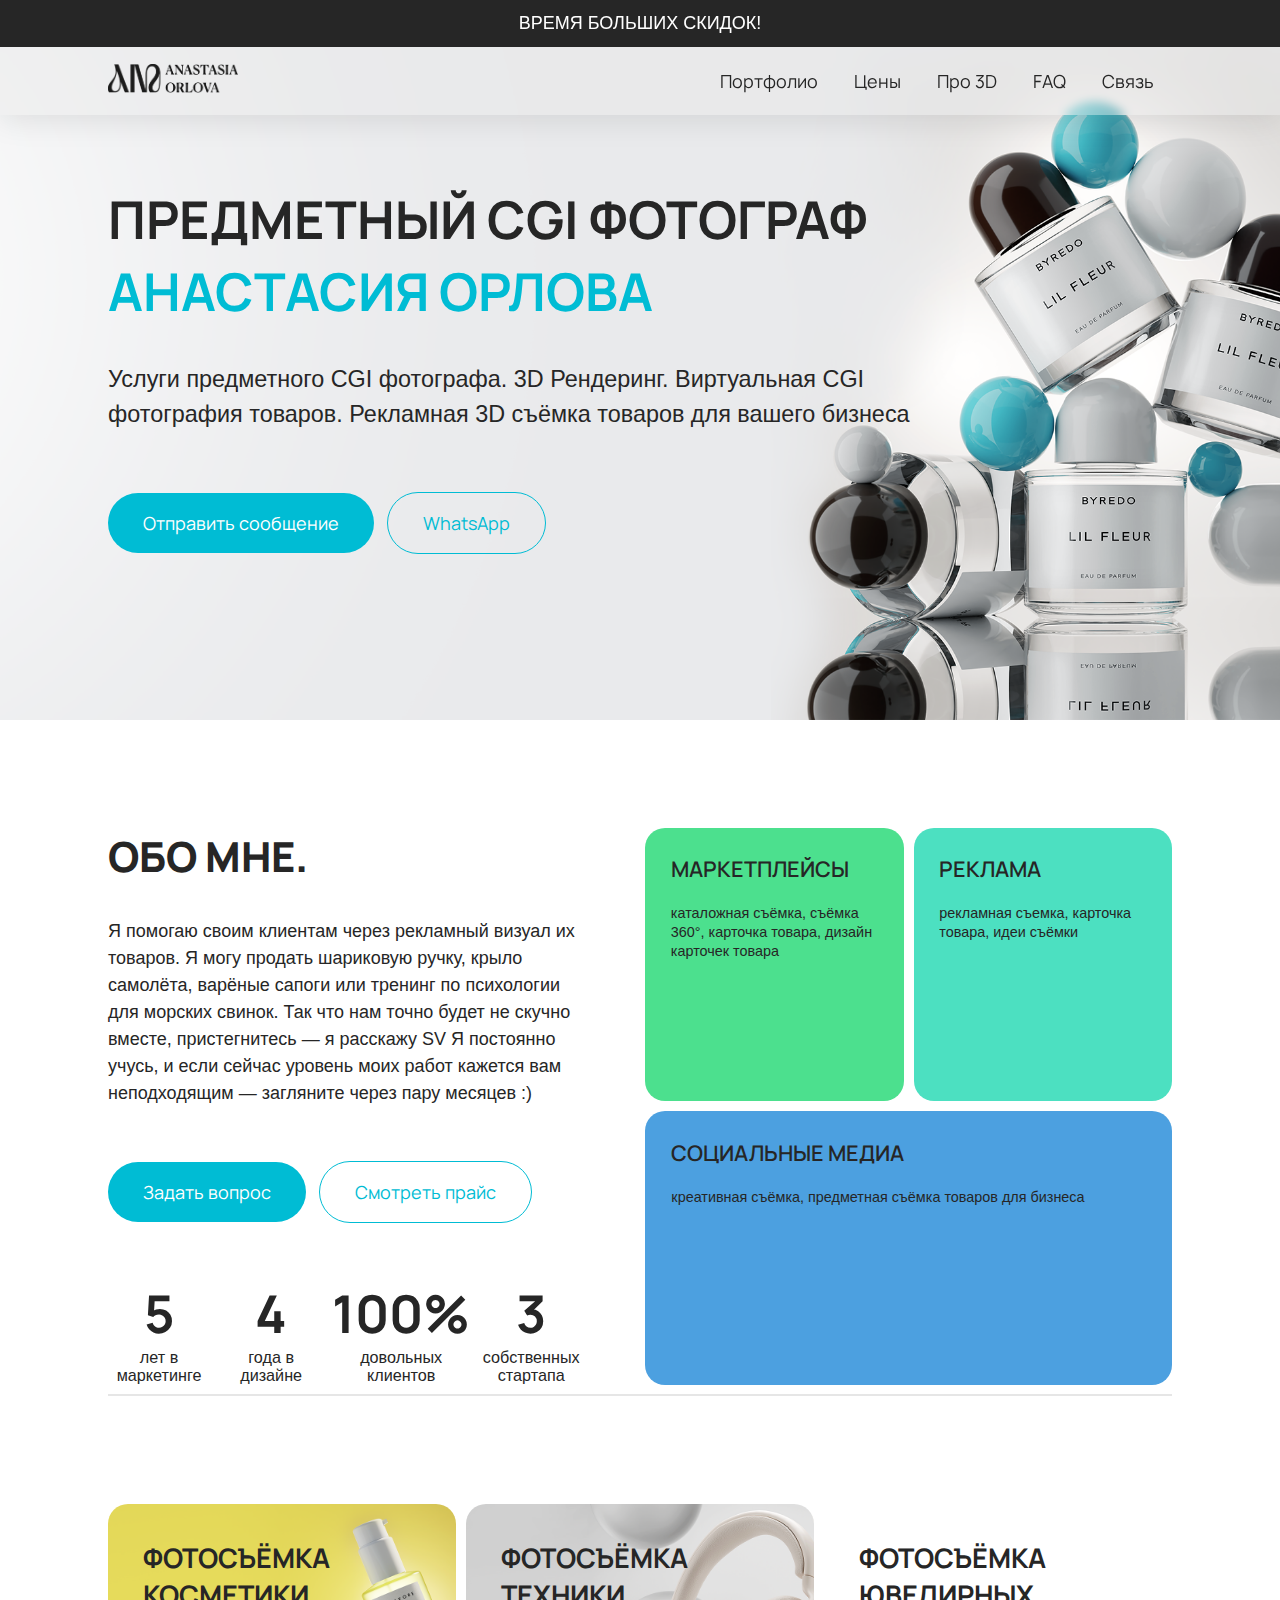
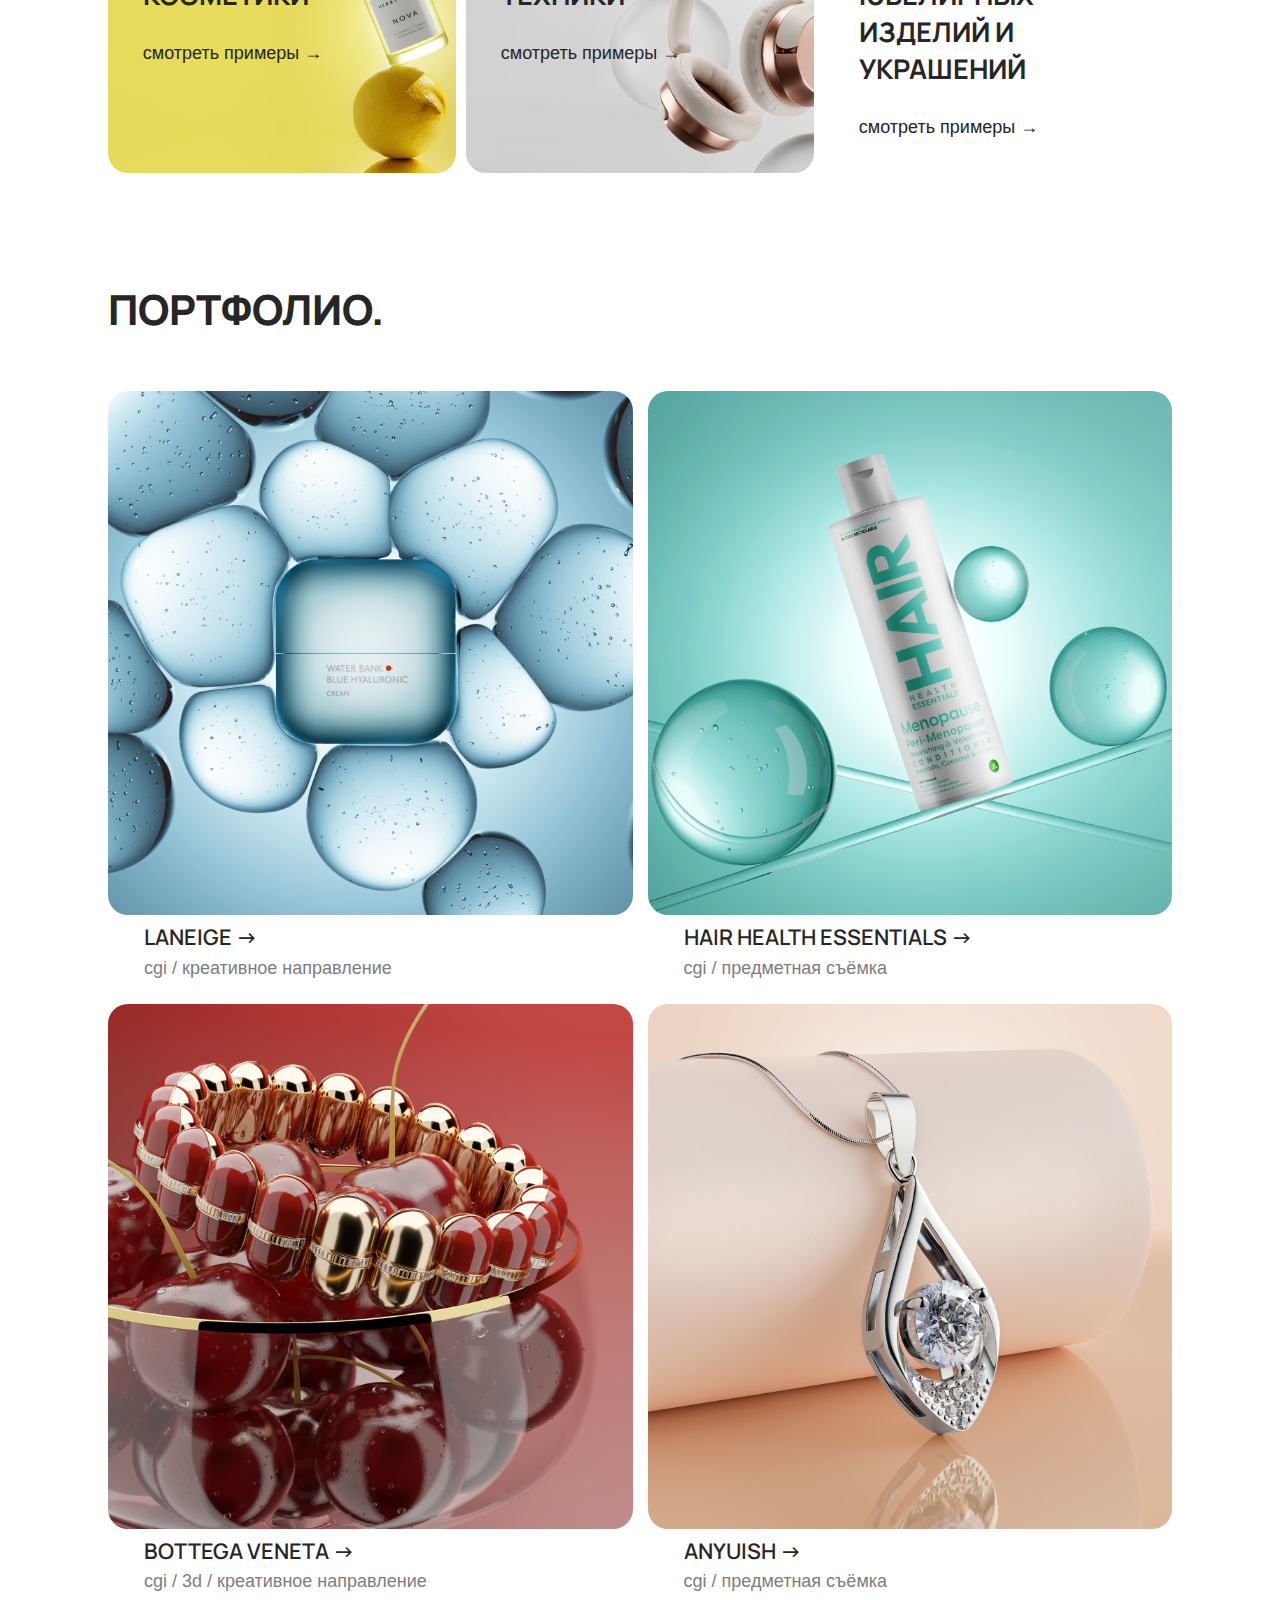
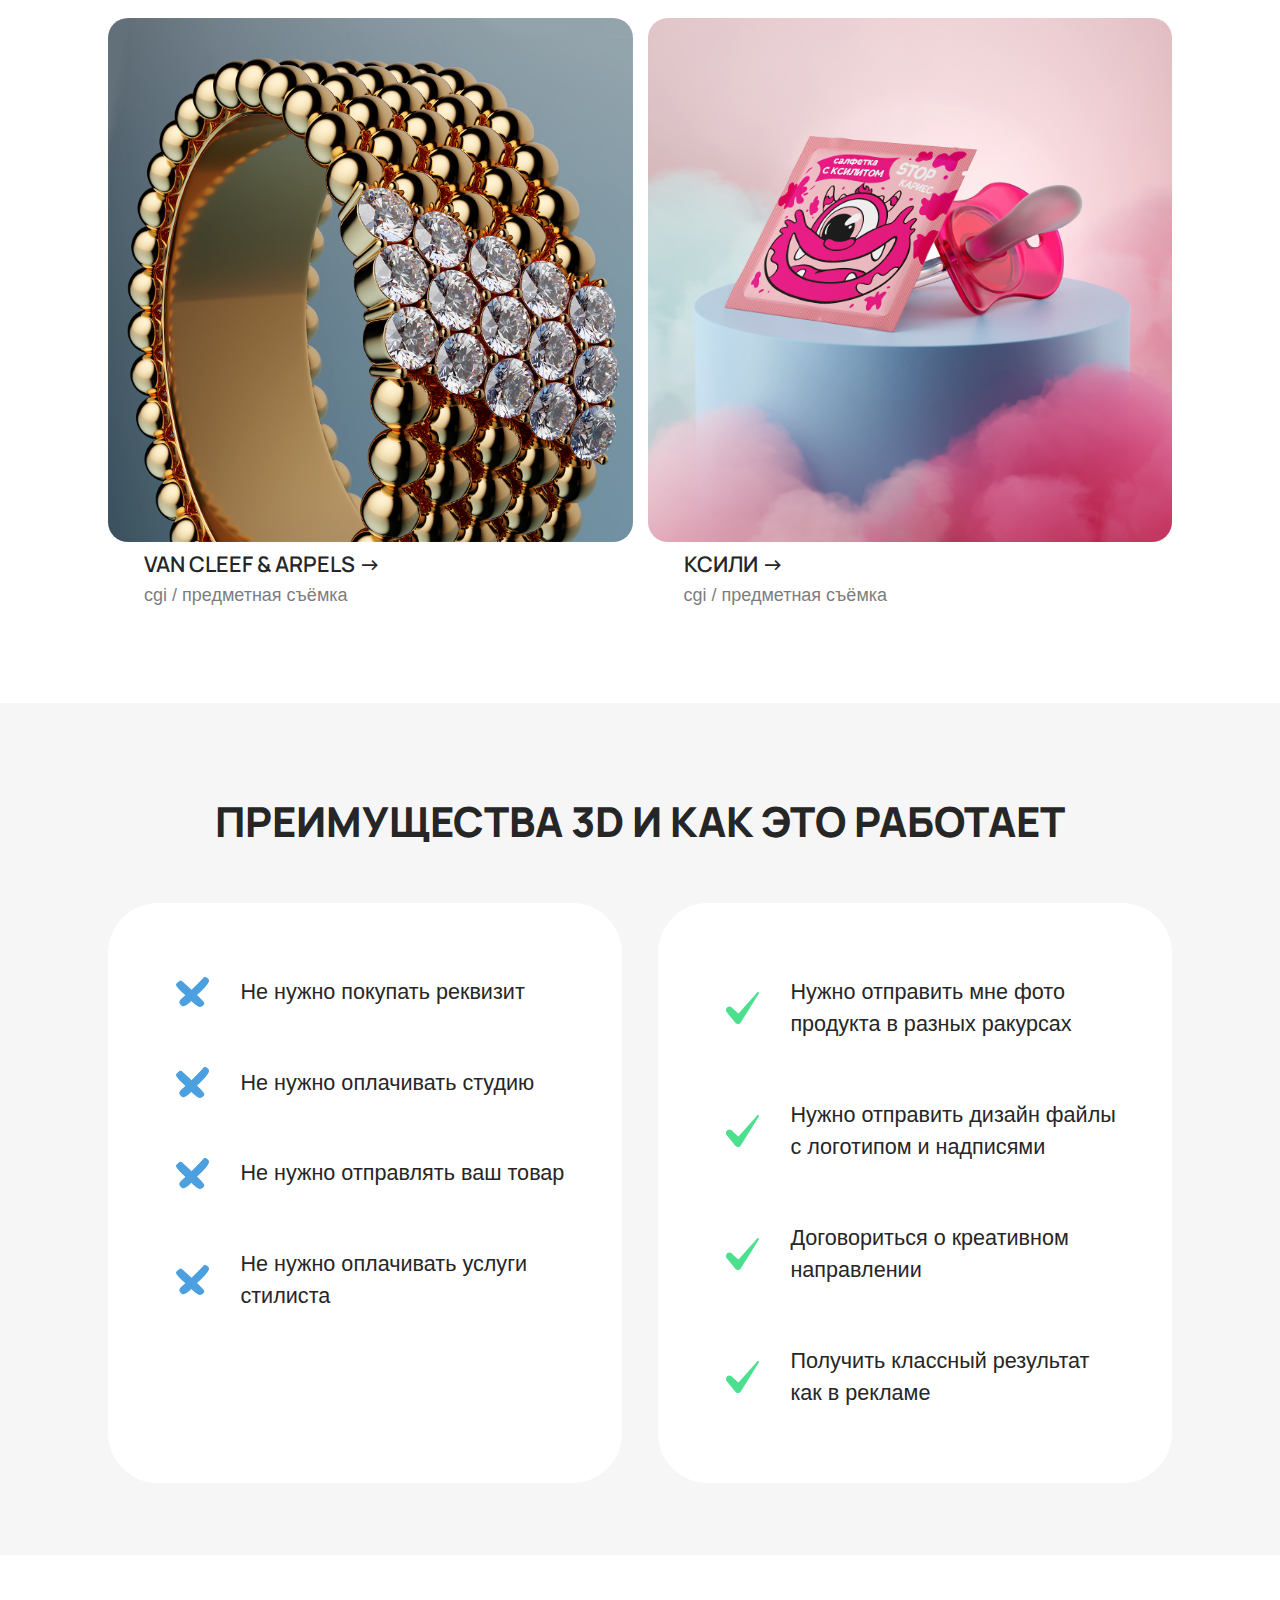
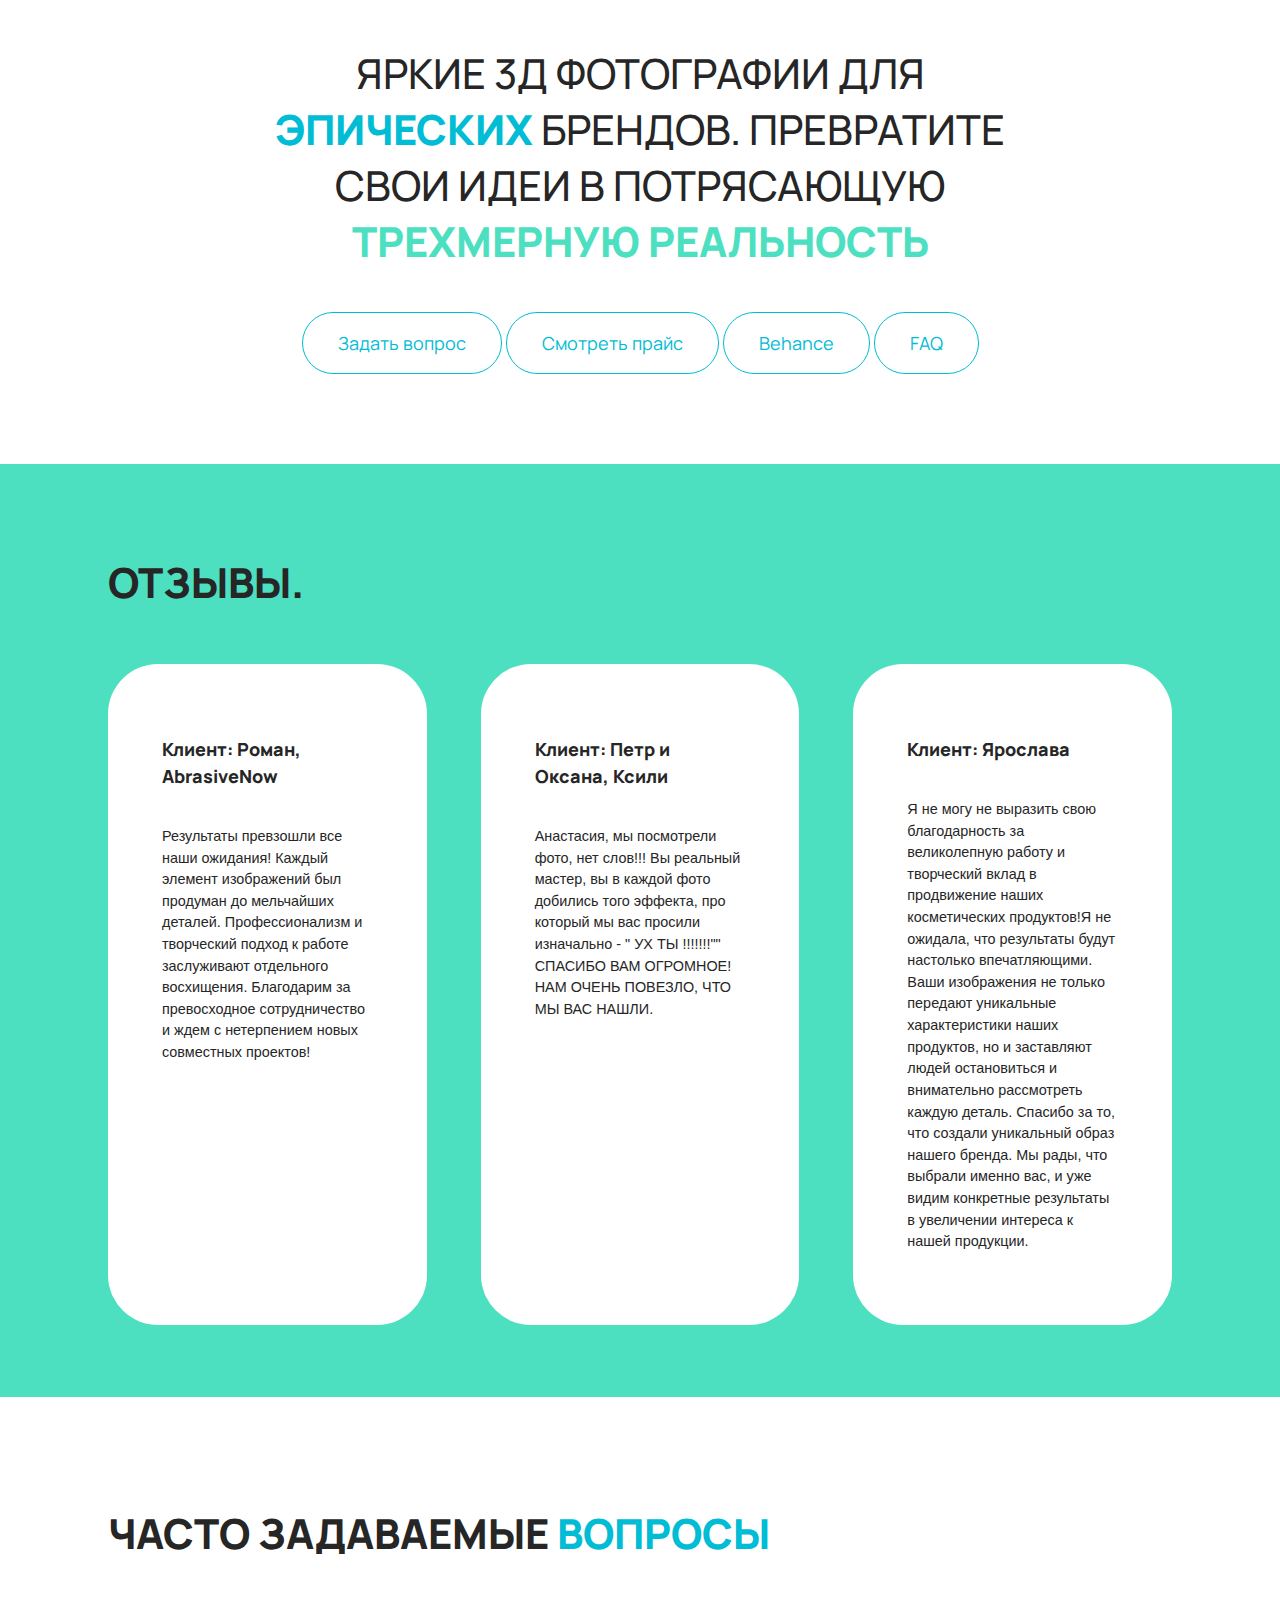
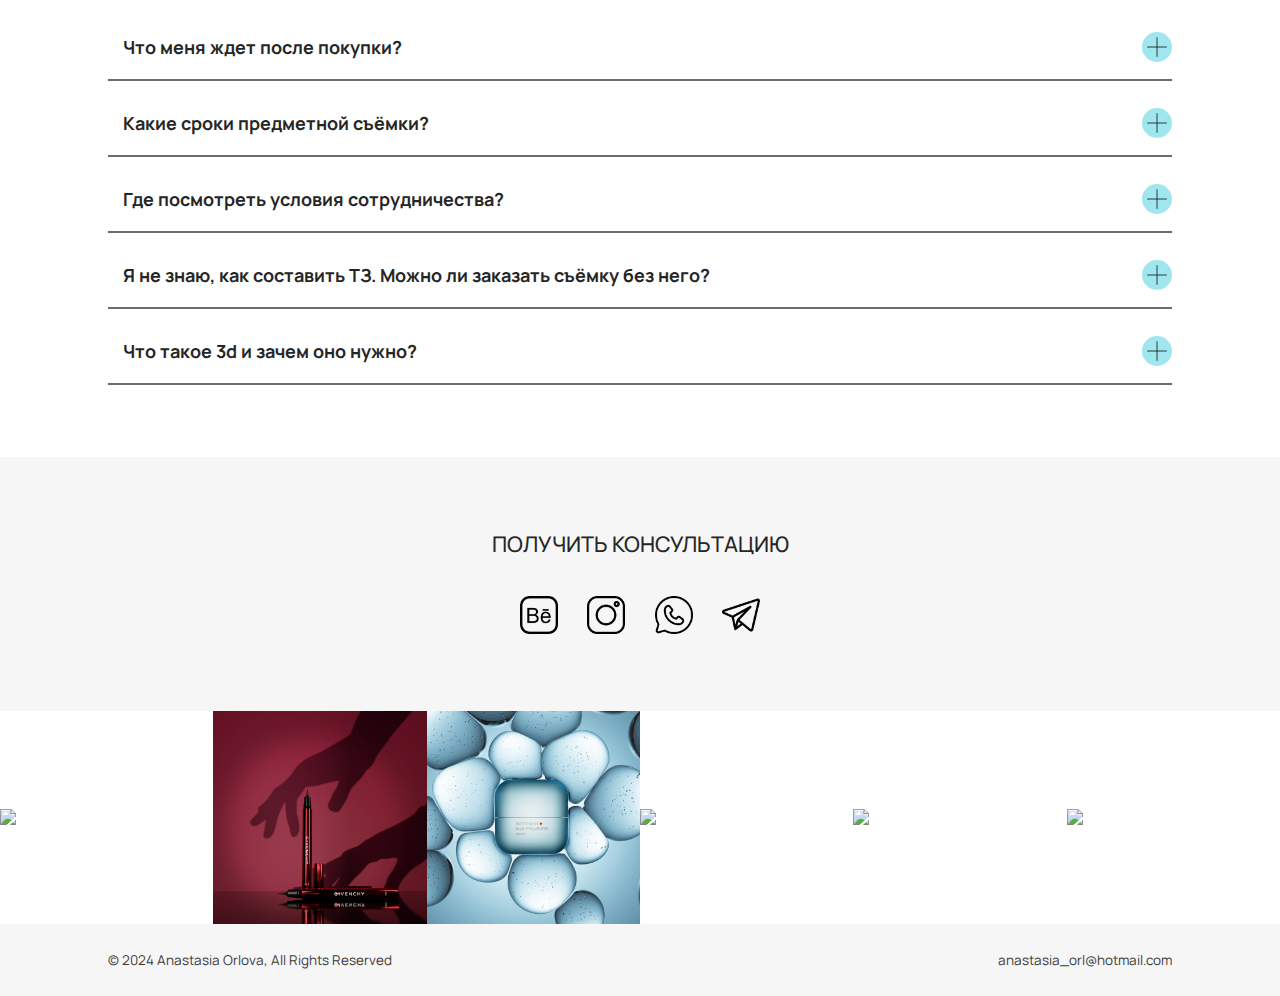
==== commit 149cef06: "Update index.html" ====
--- a/index.html
+++ b/index.html
@@ -473,11 +473,11 @@
 
  <!-- Gallery-->
  <div class="gallery">
-  <img src="./skincare/hourglass-cgi-3d-product-photography-anastasia-orlova.png">
+  <img src="./hourglass-cgi-3d-product-photography-anastasia-orlova.png">
   <img src="./givenchypencil-aorlova-3d-product-photography.png">
   <img src="./LANEIGE_DROPS-cgi-3d-render.png">
   <img src="./3rings.png">
-  <img src="./rare.png">
+  <img src="./skincare/rarebeauty.png">
   <img id="lastchild" src="./anastasia_orlova_3d_design_product_photography_givenchy-vases copyGRIT.png">
 
  </div>
@@ -493,6 +493,6 @@
 
   </div>
 
-<script src="script.js"></script>
+<script src="./script.js"></script>
   </body>
 </html>
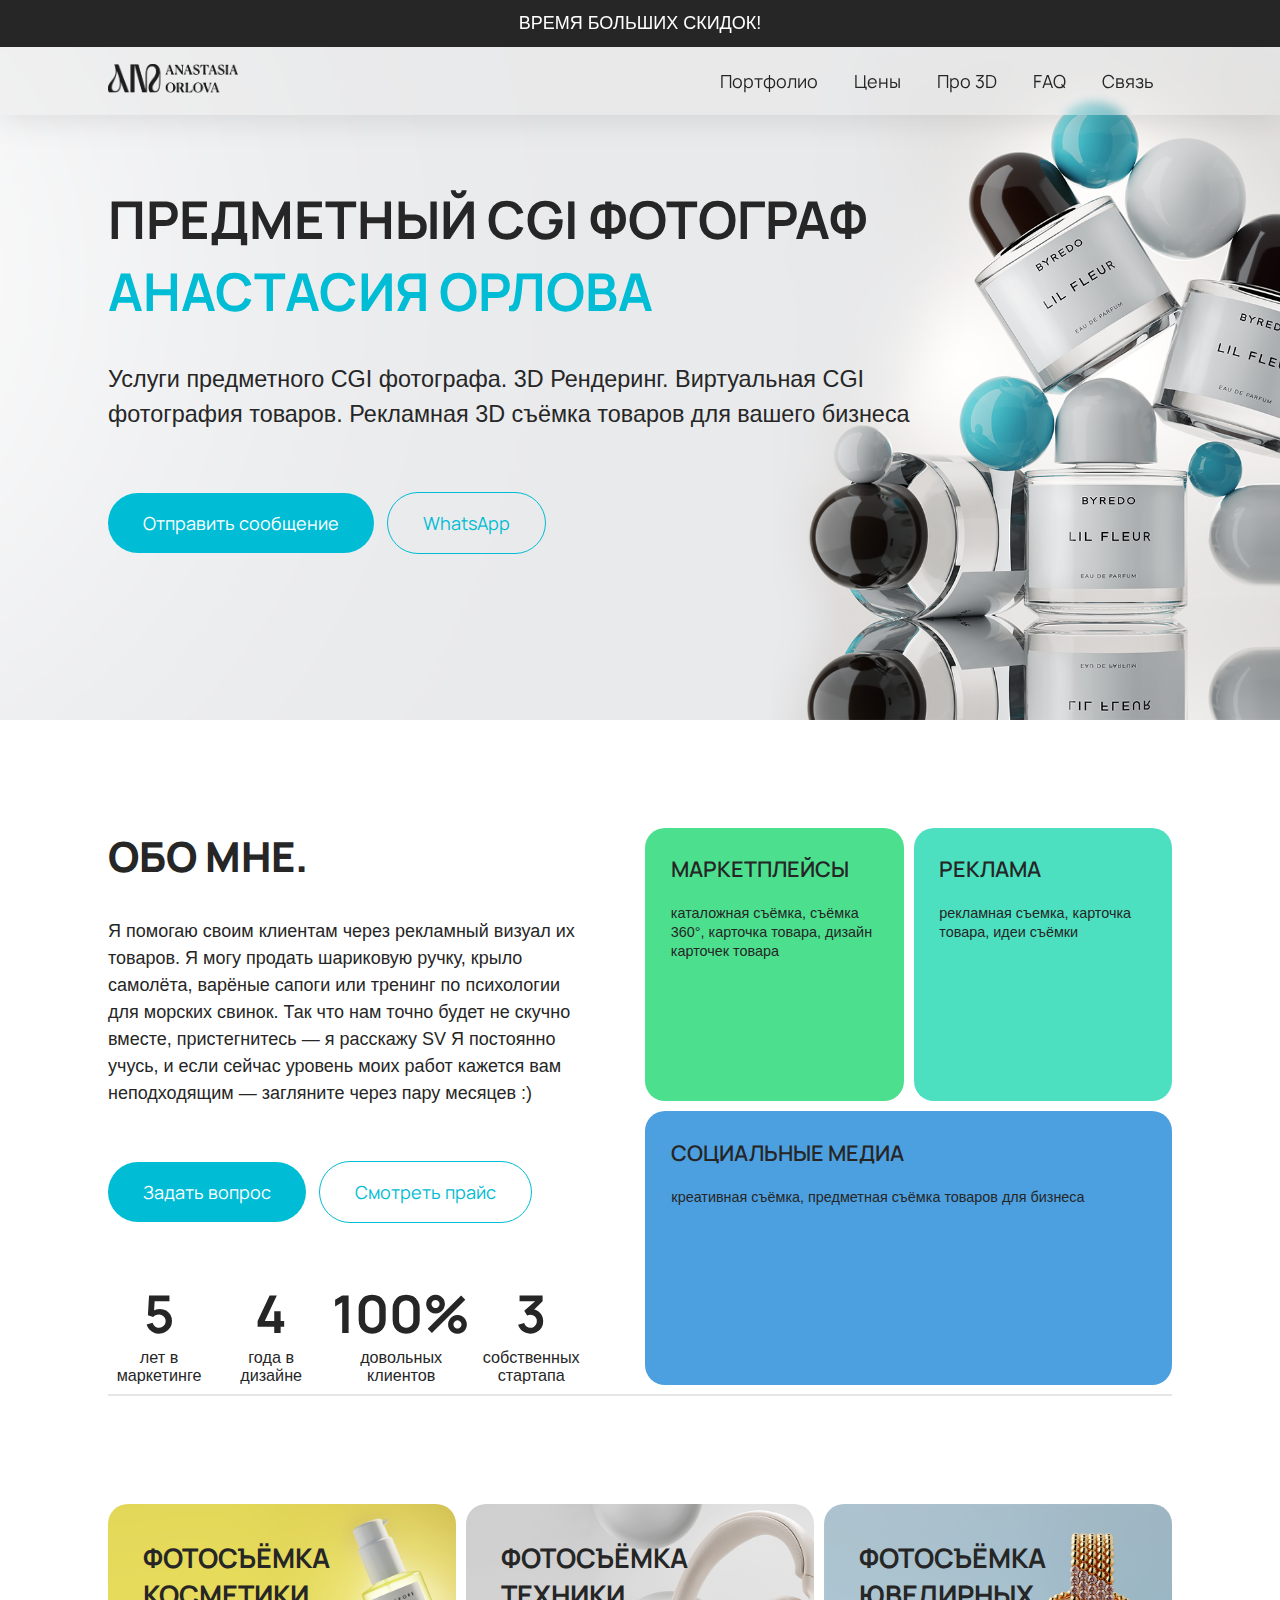
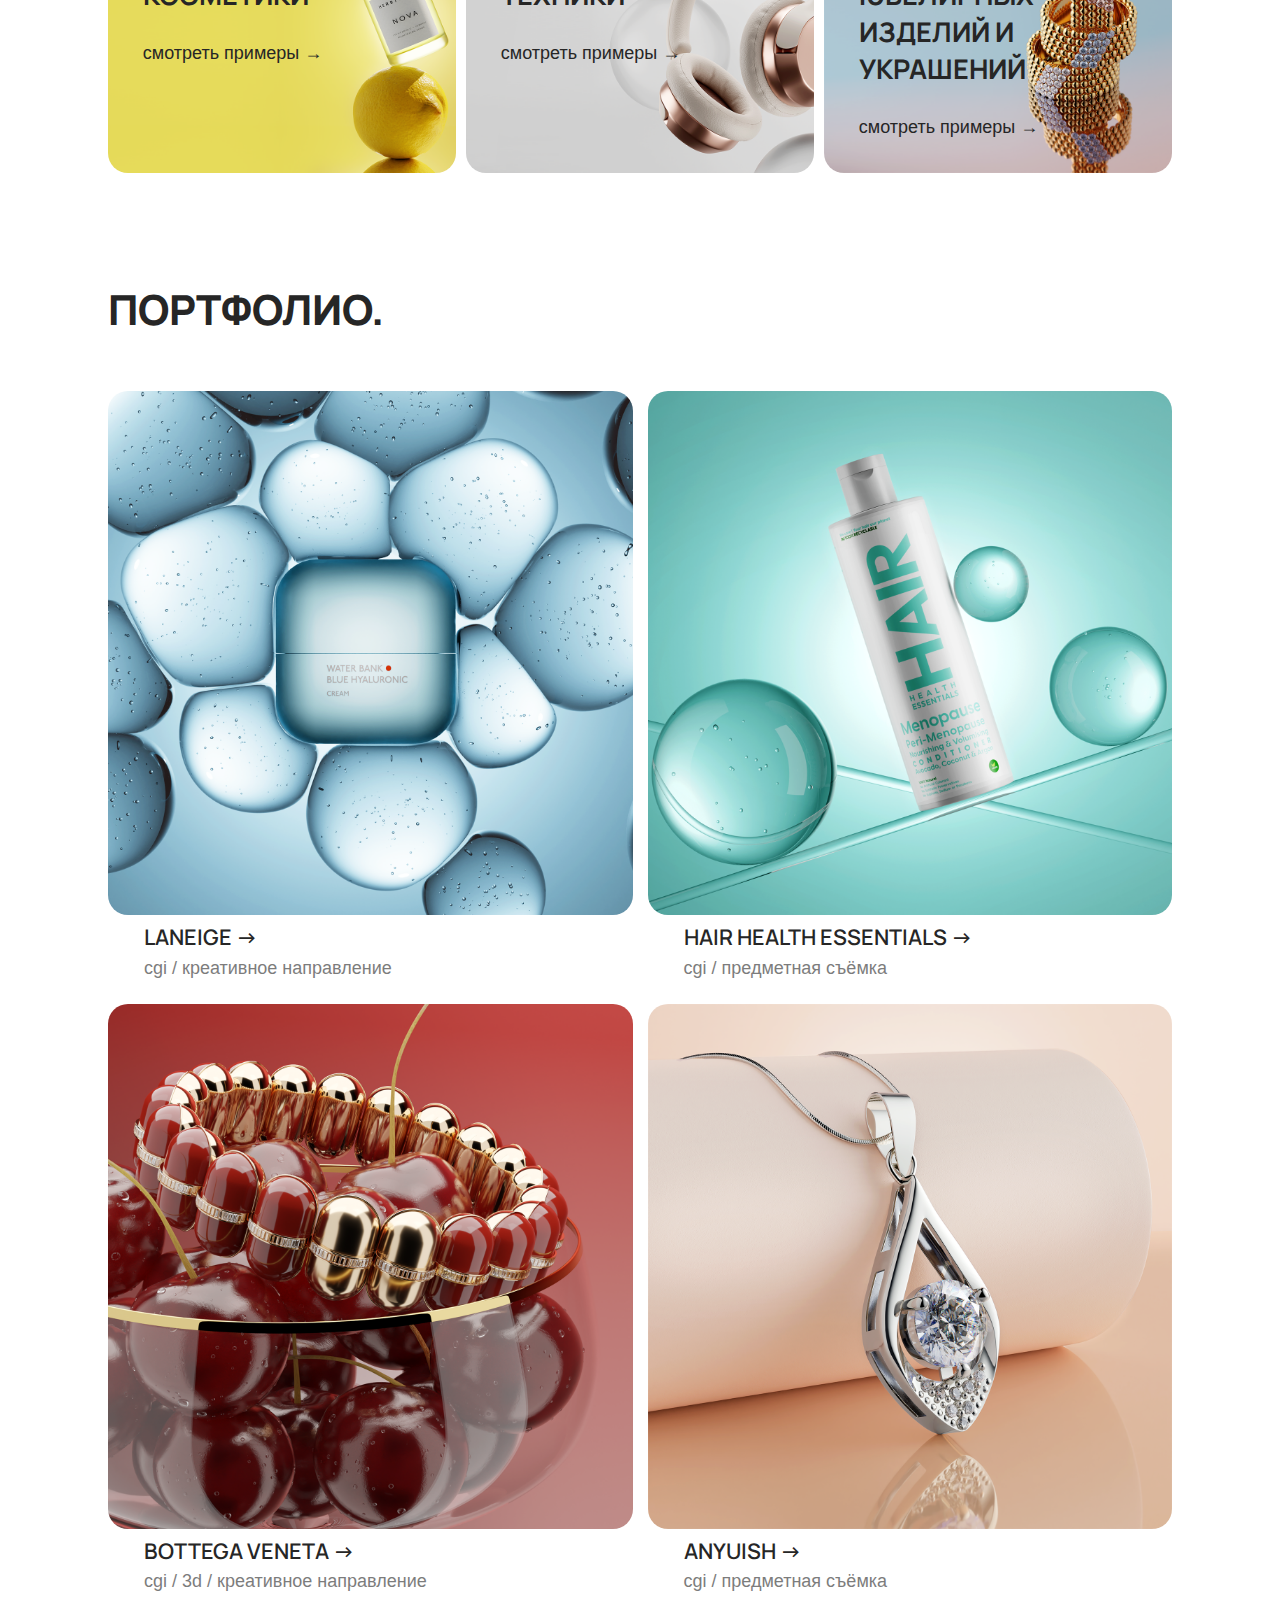
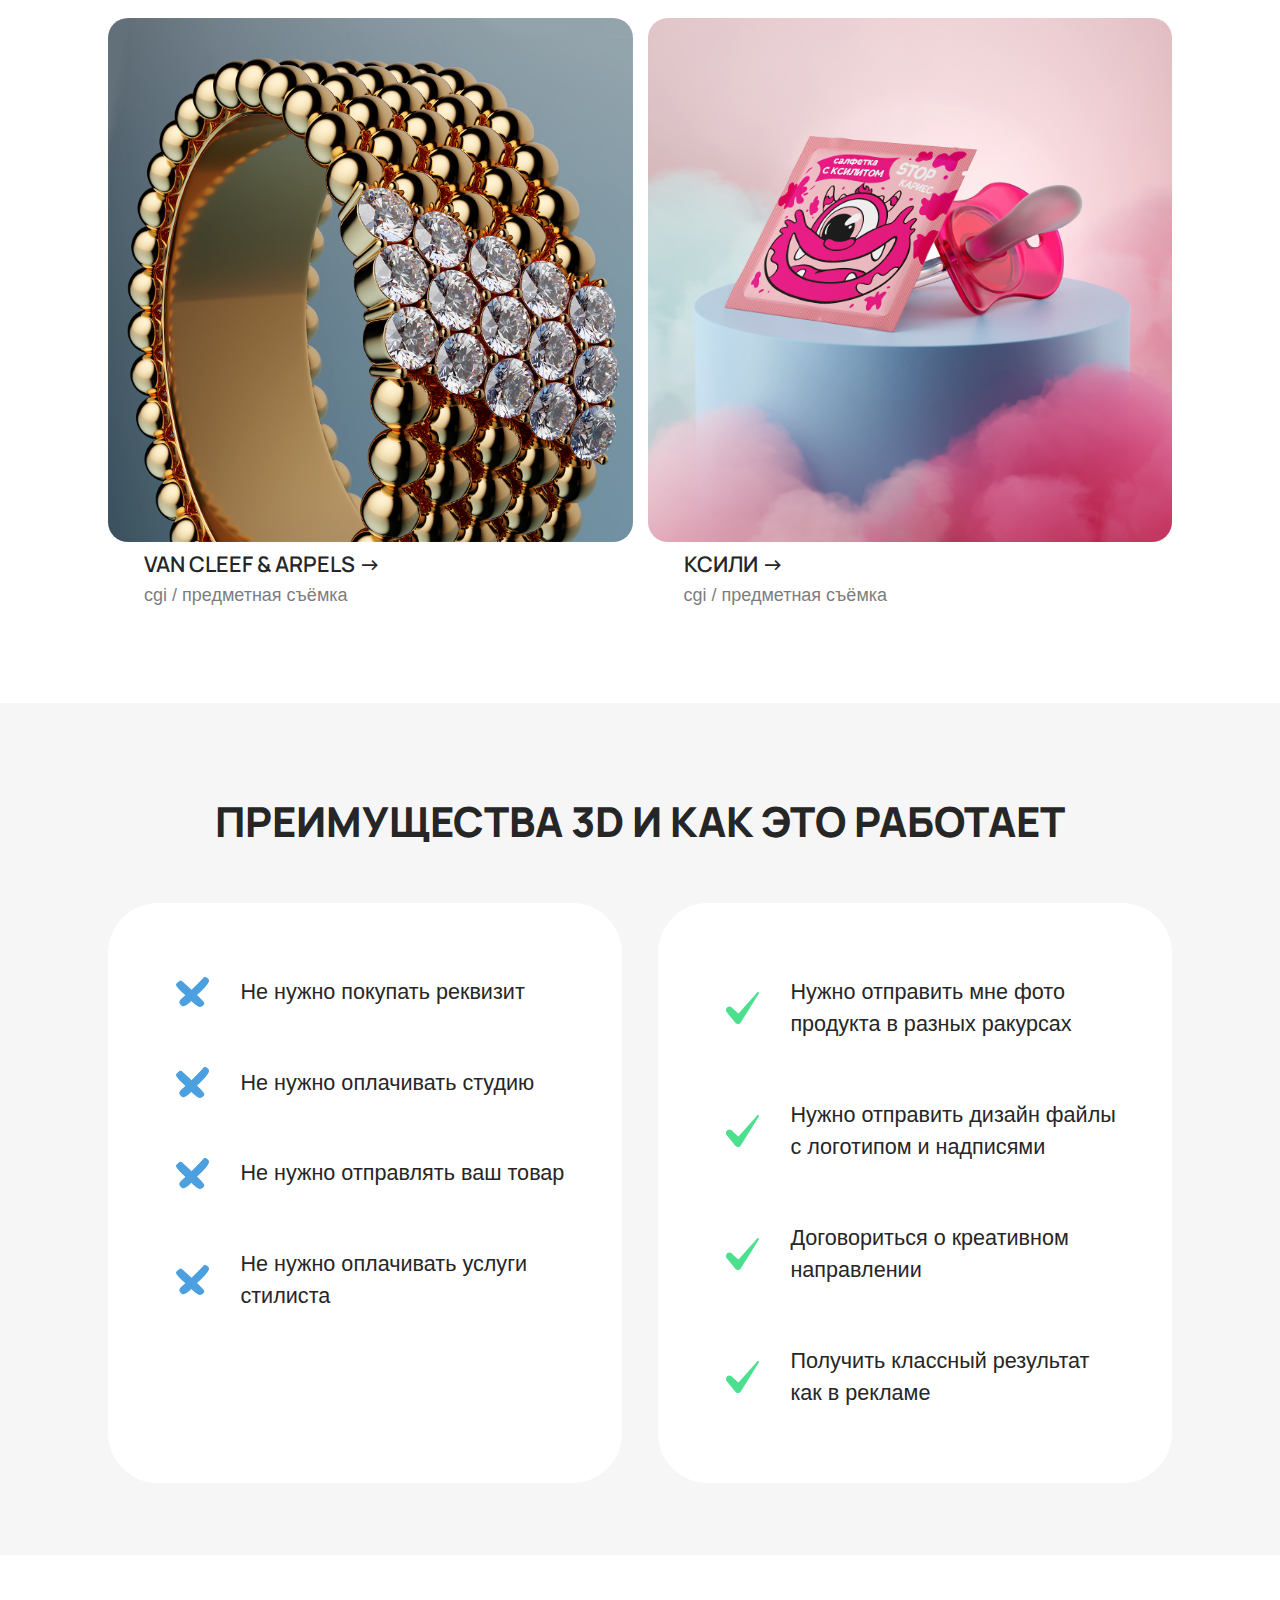
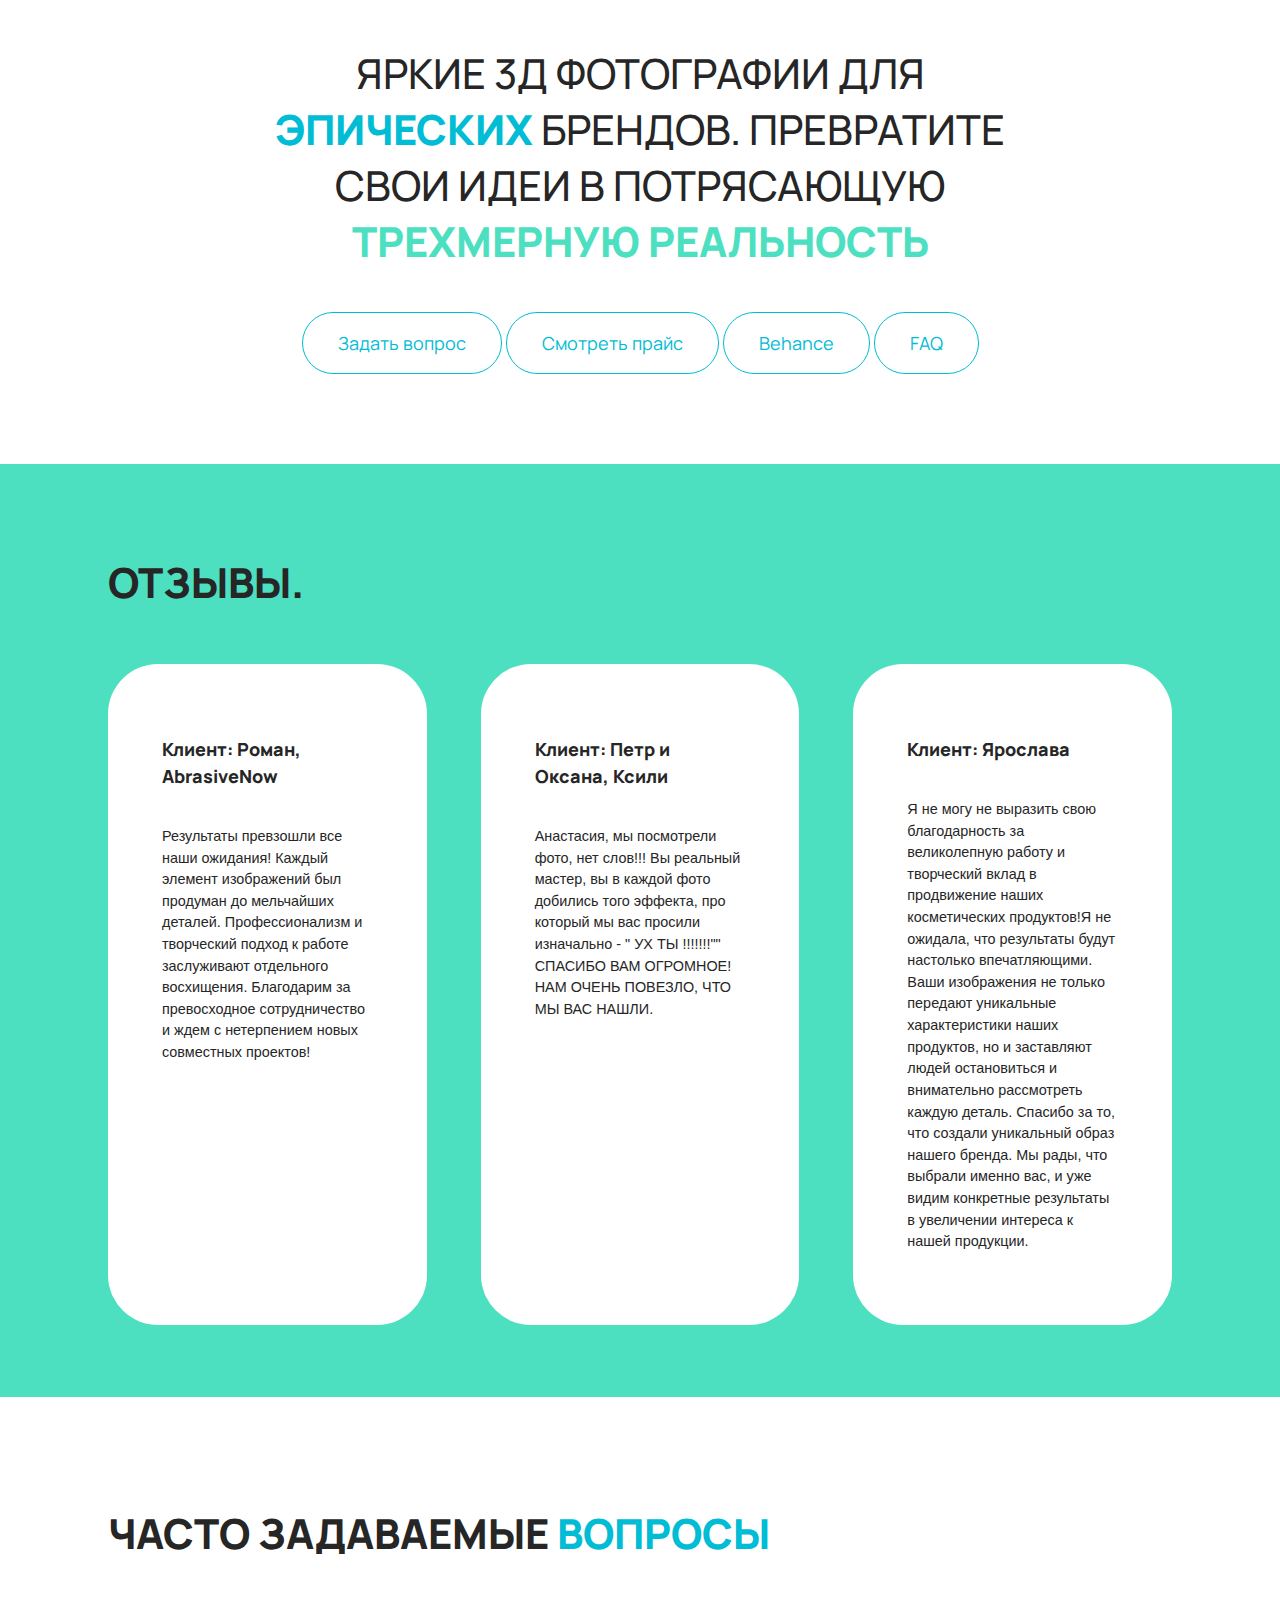
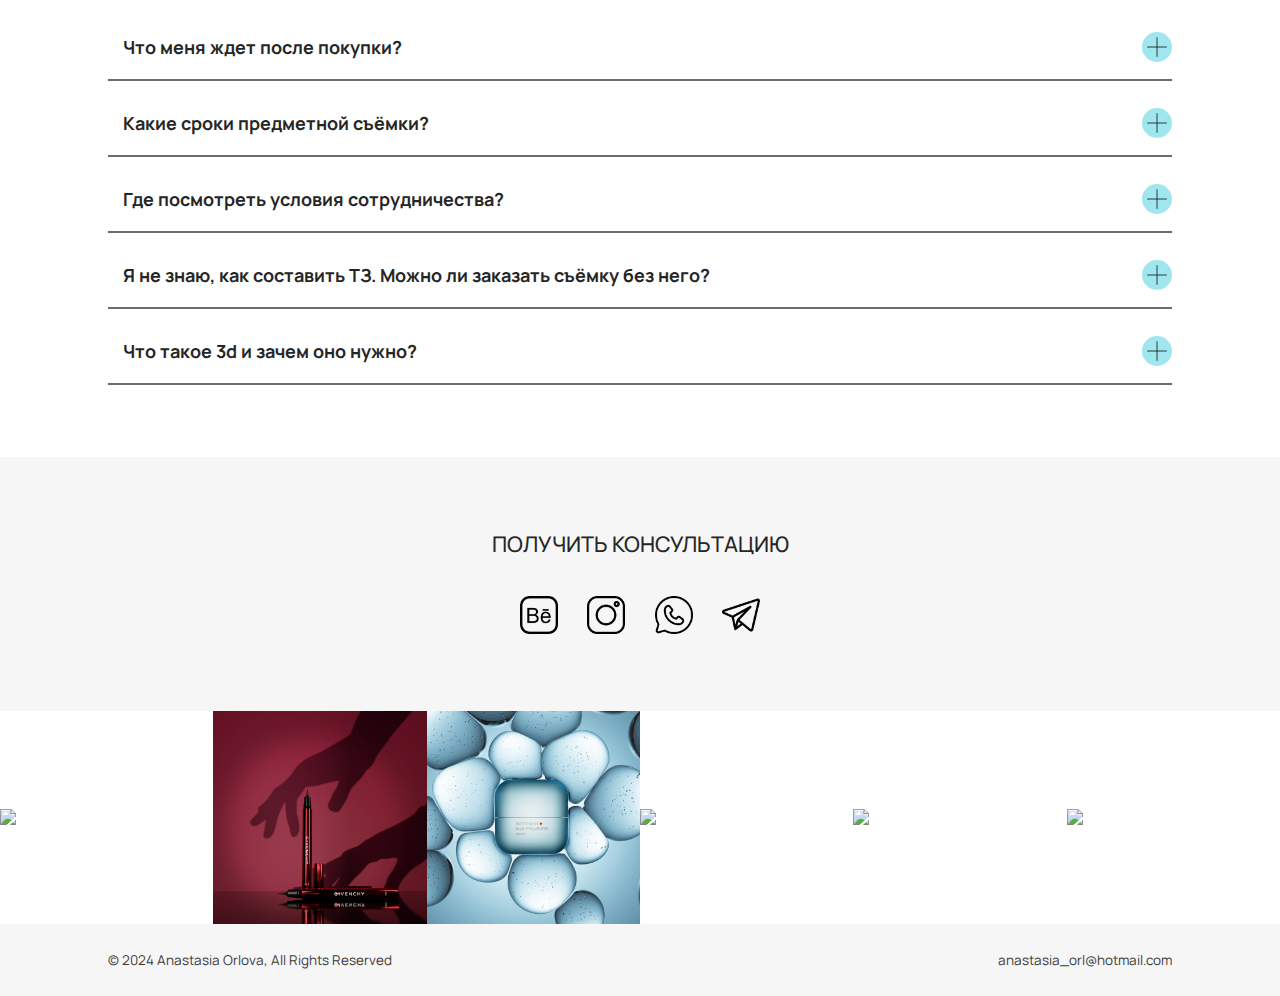
==== commit 70b3fb7f: "Update index.html" ====
--- a/index.html
+++ b/index.html
@@ -363,48 +363,7 @@
 </div>
 </div>
 
- <!--
-<div id="faqs" class="questions">
-  <div class="content">
-    <h2>ЧАСТО ЗАДАВАЕМЫЕ <span class="bold"> ВОПРОСЫ </span></h2>
-    <div class="qgrid">
-      <hr>
-      <div class="questbox">
-        <strong>Что меня ждет после покупки?</strong>
-        <img id="faqbut" src="./add.png">
-      </div>
-      <p class="answers non-active">После успешного проведения платежа на ваш почтовый адрес приходит подтверждение оплаты и приветственное письмо с координацией дальнейших действий. Если вы не получили рассылку или подтверждение оплаты, то пишите через форму обратной связи — возможно, вы неверно указали почтовый адрес.</p>
-      <hr>
-      <div class="questbox">
-        <strong>Какие сроки предметной съёмки?</strong>
-        <img id="faqbut" src="./add.png">
-      </div>
-      <p class="answers non-active">Подробнее про условия и сроки предметной съёмки можно почитать здесь</p>
-      <hr>
-      <div class="questbox">
-        <strong>Где посмотреть условия сотрудничества?</strong>
-        <img id="faqbut" src="./add.png">
-      </div>
-      <p class="answers non-active">Подробнее про условия и сроки предметной съёмки можно почитать здесь, а также на странице договора</p>
-      <hr>
-      <div class="questbox">
-        <strong>Я не знаю, как составить ТЗ. Можно ли заказать съёмку без него?</strong>
-        <img id="faqbut" src="./add.png">
-      </div>
-      <p class="answers non-active">Да, вы можете заказать разработку визуальной подачи вашего продукта, которая включает в себя в том числе составление ТЗ. Услуга разработки визуала рассчитывается отдельно от самой фотосъёмки. Для уточнения стоимости заполните бриф для разработки визуала</p>
-      <hr>
-      <div class="questbox">
-        <strong>Что такое 3d и зачем оно нужно?</strong>
-        <img id="faqbut" src="./add.png">
-      </div>
-<p class="answers non-active">3D моделирование / CGI - это процесс создания трехмерных цифровых моделей объектов или сцен. В 3D моделировании создается виртуальное трехмерное представление реальных объектов. 3D используется для создания прототипов продуктов и машин, моделируются продукты, упаковки и сцены для создания реалистичных и привлекательных рекламных материалов, баннеров, видеороликов и обложек. Это позволяет представить продукты в наилучшем свете и привлечь внимание потенциальных покупателей.
-
-  
-</p>
-      <hr>
-    </div>
-  </div>
-</div>-->
+
 
 <div class="questions">
   <div class="content">
--- a/indexcss.css
+++ b/indexcss.css
@@ -389,7 +389,7 @@
 }
 
 .blob2 {
-  background-image: url("./jewelry1.png");
+  background-image: url("./jewelry.png");
   background-size: cover;
   width: 100%;
   height: auto;
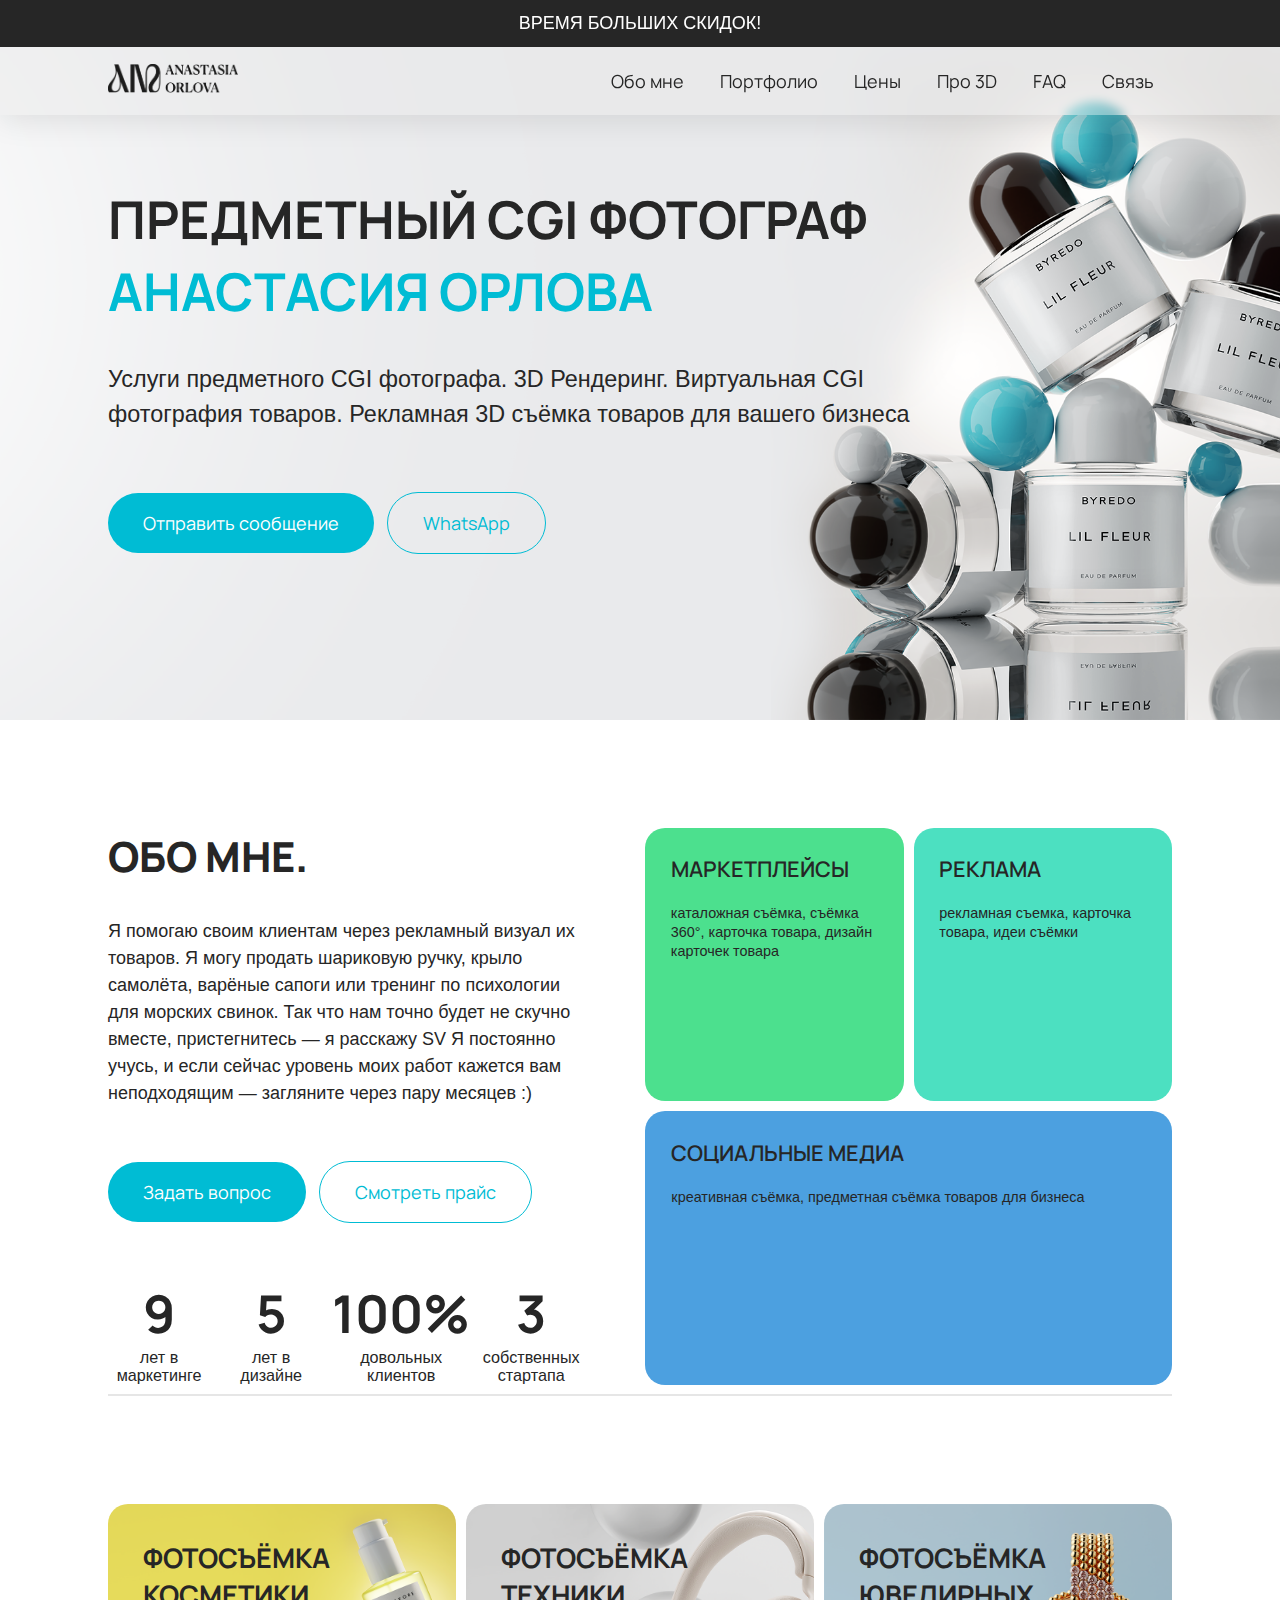
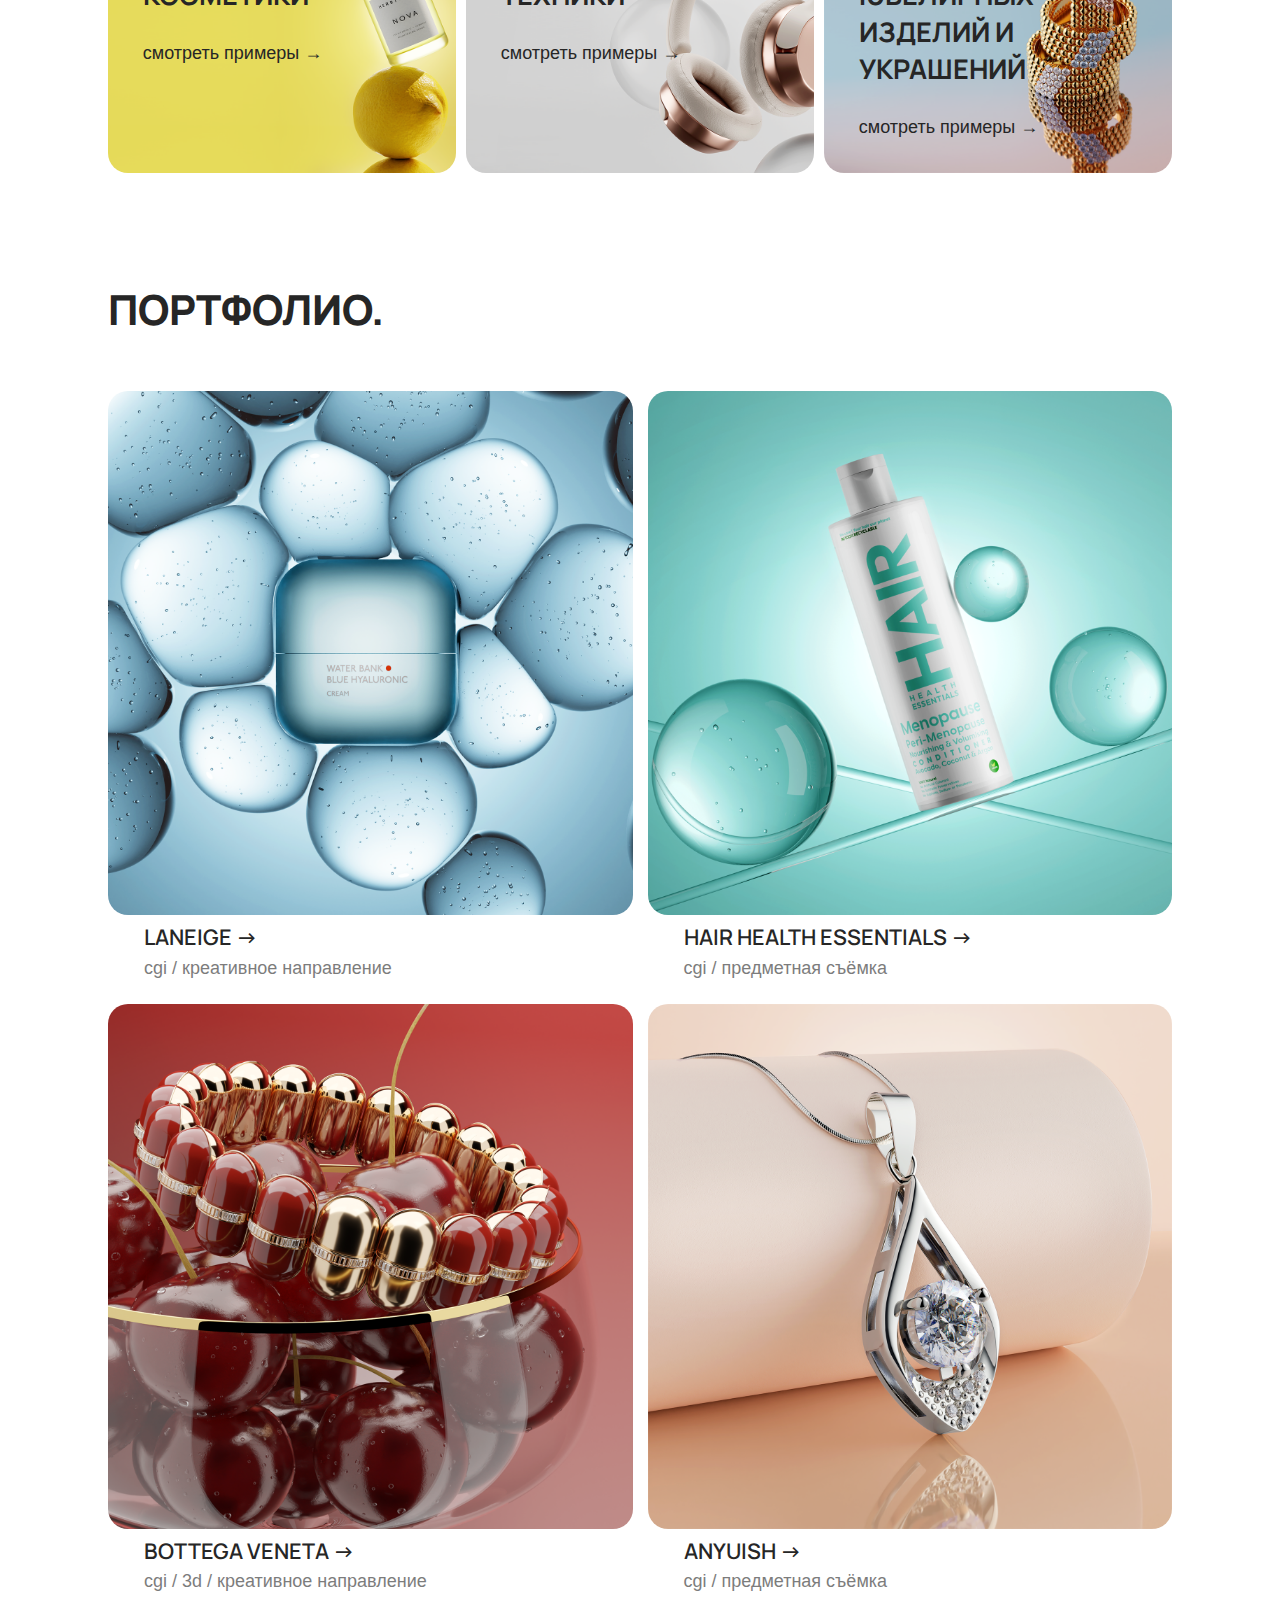
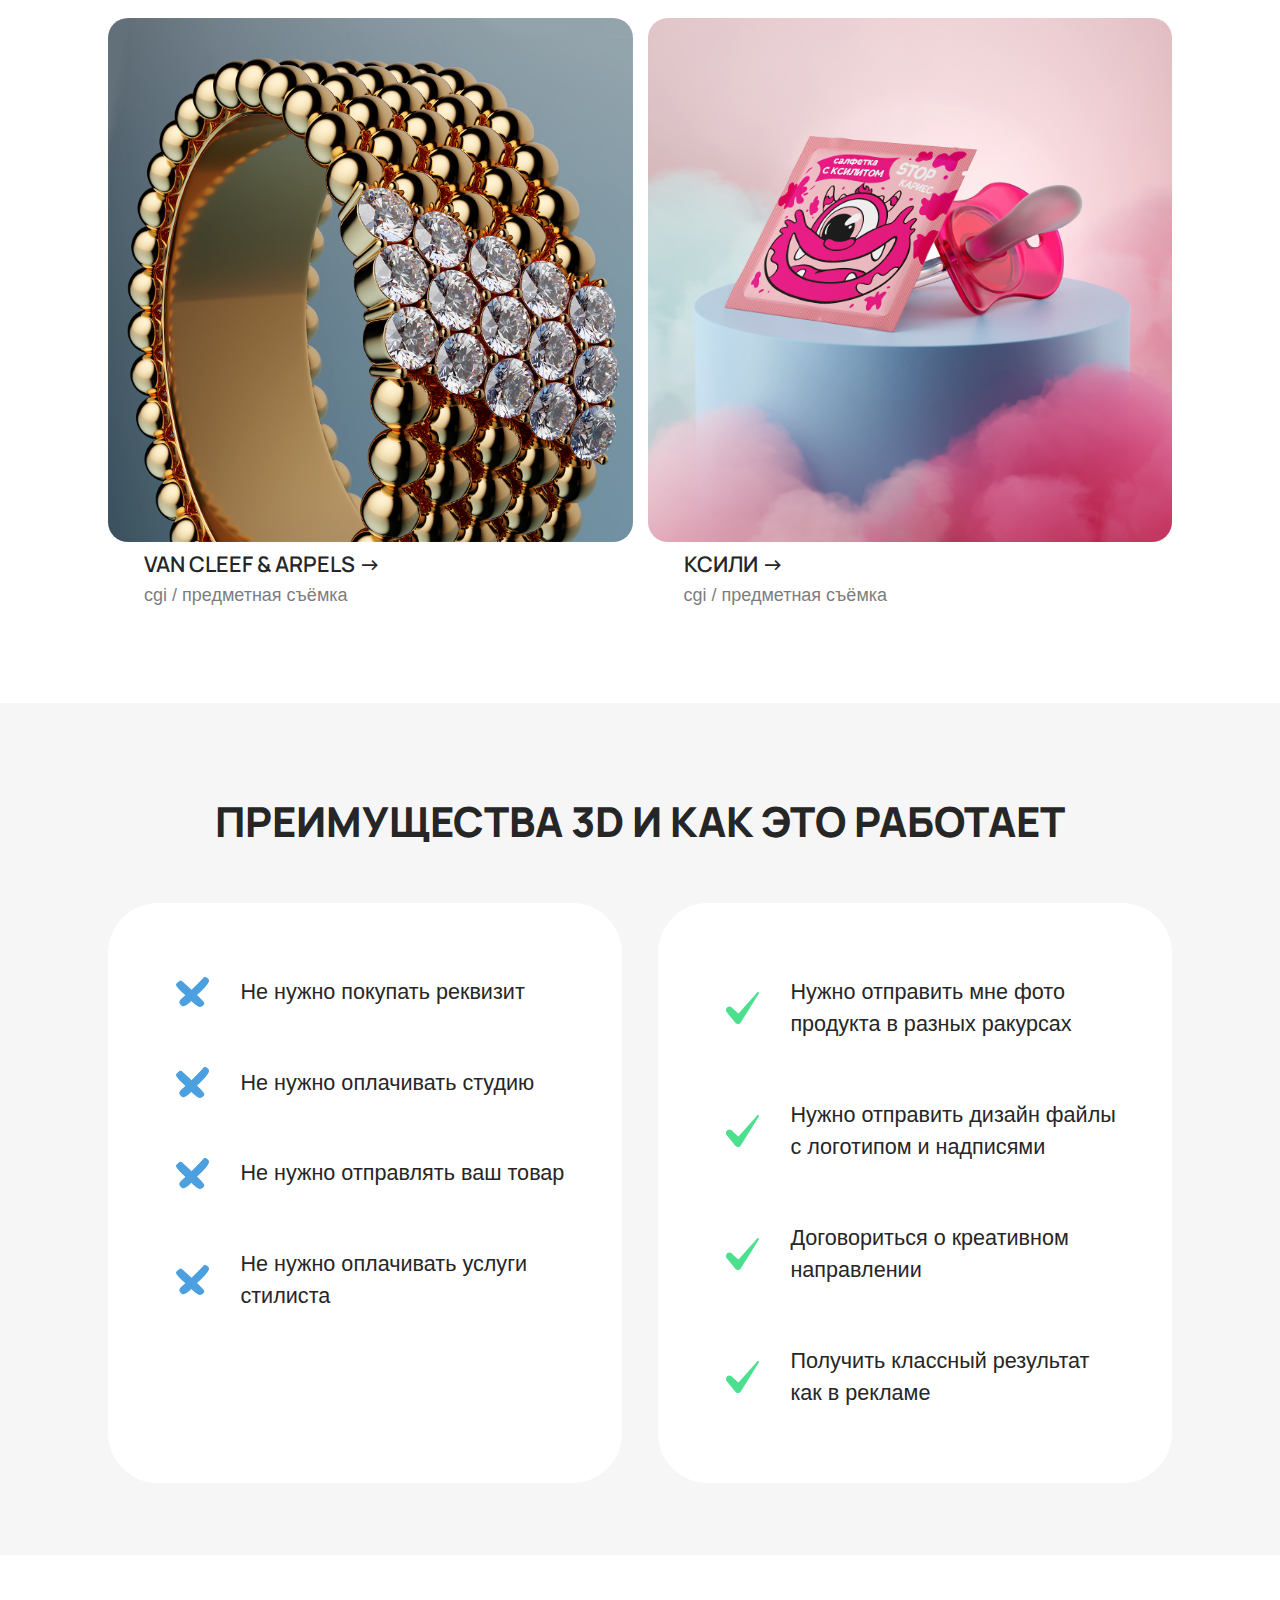
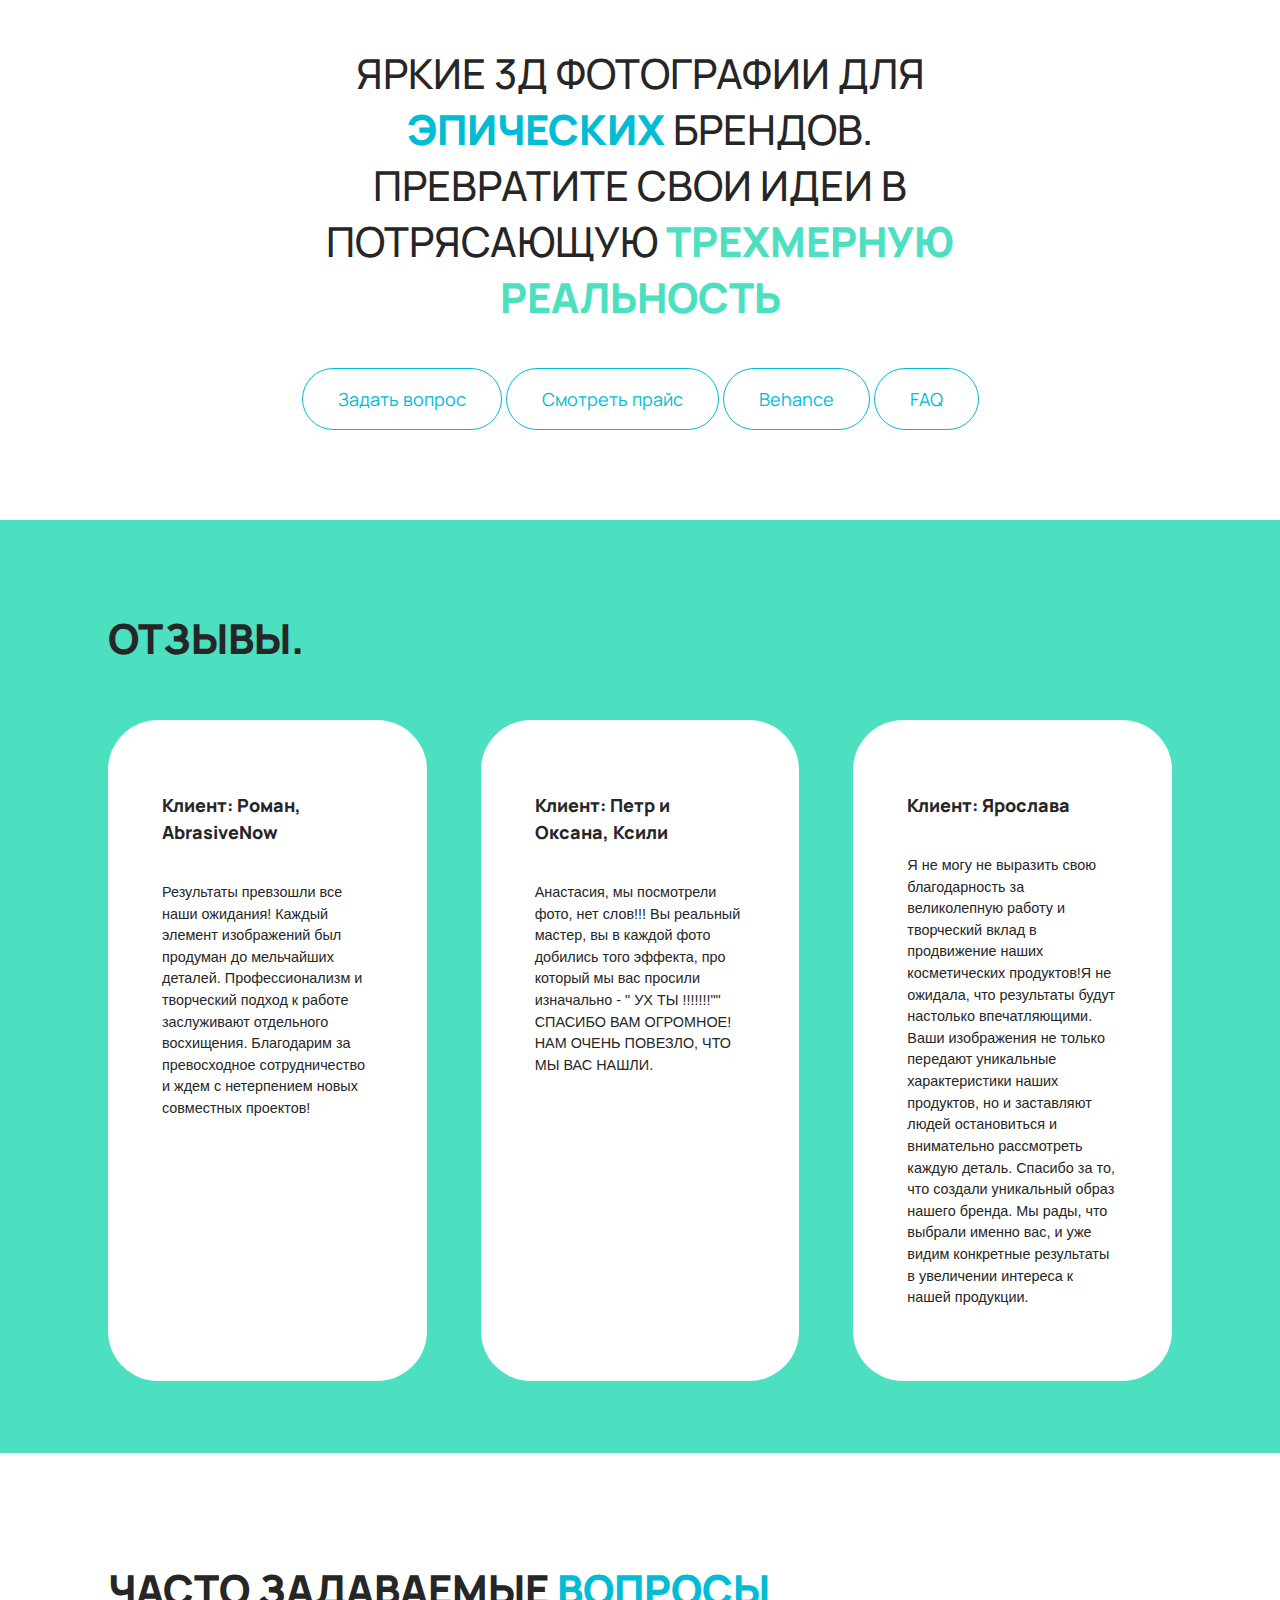
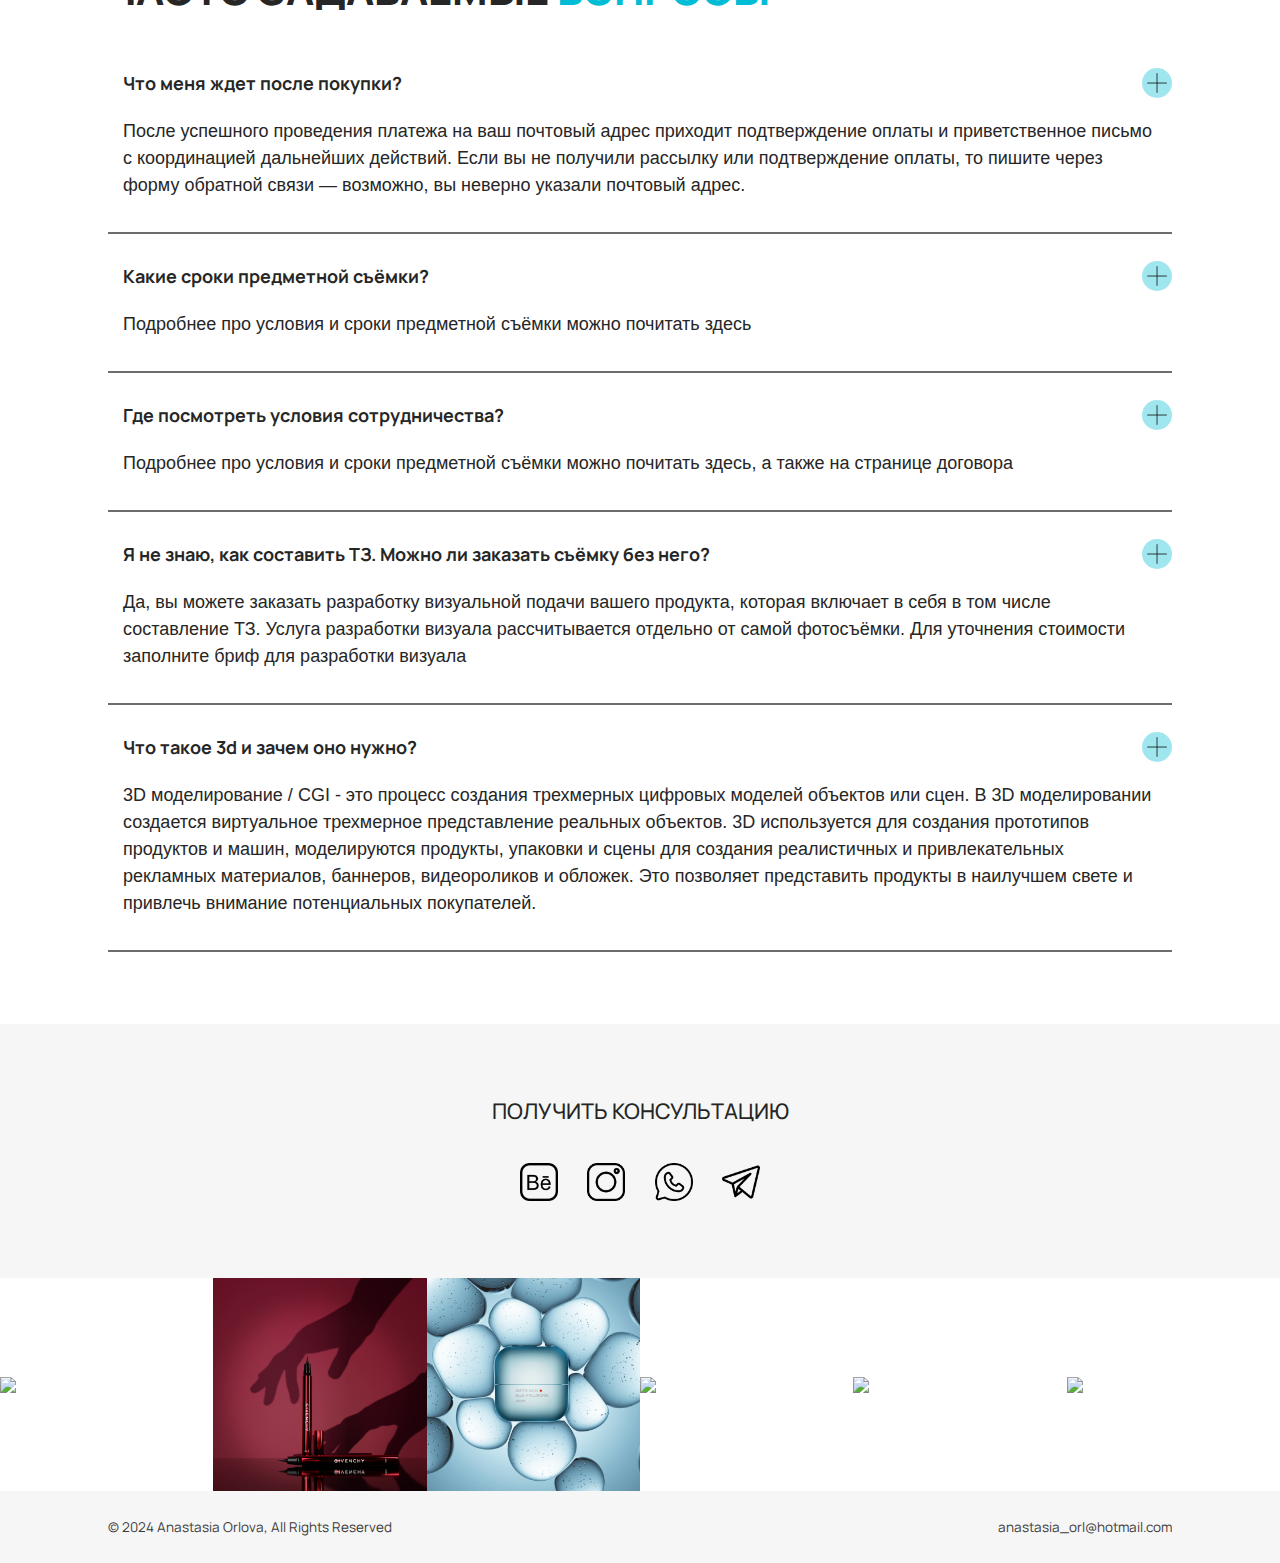
==== commit 029df429: "Add files via upload" ====
--- a/index.html
+++ b/index.html
@@ -37,7 +37,7 @@
           <img id="hamburger-icon" src ="./menu.png">
           <ul class="hamburger">
             <li id="closeburger">X</li>
-            
+            <li><a href="./about.html">Oбо мне</a></li>
             <li><a href="#porta">Портфолио</a></li>
             <li><a href="./prices.html">Цены</a></li>
             <li><a href="./pro3d.html">Про 3D</a></li>
@@ -75,12 +75,12 @@
         <a href="./PRICES.html" id="jsbut" class="buttonother">Смотреть прайс</a>
         <div class="logos">
             <div class="field">
-                <h1>5</h1>
+                <h1>9</h1>
           <p>лет в маркетинге</p>
         </div>
         <div class="field">
-            <h1>4</h1>
-      <p>года в дизайне</p>
+            <h1>5</h1>
+      <p>лет в дизайне</p>
     </div>
     <div class="field">
         <h1>100%</h1>
@@ -195,7 +195,7 @@
           src="./LANEIGE_DROPS-cgi-3d-render.png"
           alt="Nordhom ecommerce website design"
         /></div>
-          <h4><a href="./LANEIGE.html">LANEIGE →</a></h4>
+          <h4><a href="./laneige.html">LANEIGE →</a></h4>
           <p>cgi / креативное направление</p>
         </div>
 
@@ -224,7 +224,7 @@
           src="./1.final-main.png"
           alt="Phone screen with a fintech ui design"
         /></div>
-          <h4><a href="./anyuish.html">ANYUISH →</a></h4>
+          <h4><a href="./ANYUISH.html">ANYUISH →</a></h4>
           <p>cgi / предметная съёмка </p>
         </div>
      
@@ -303,7 +303,7 @@
     <div class="last">
       <div class = "content">
         <div class="inline">
-        <h2>ЯРКИЕ 3Д ФОТОГРАФИИ ДЛЯ <span class="bold"> ЭПИЧЕСКИХ</span> БРЕНДОВ.
+        <h2>ЯРКИЕ 3Д ФОТОГРАФИИ ДЛЯ <span class="bold"> ЭПИЧЕСКИХ</span> БРЕНДОВ.<br>
           ПРЕВРАТИТЕ СВОИ ИДЕИ В ПОТРЯСАЮЩУЮ<span class="bold1"> ТРЕХМЕРНУЮ РЕАЛЬНОСТЬ </span></h2></div>
             <div class="kontakt">
              <a href="./contact.html" id="bottombut" class="buttonother">Задать вопрос</a>
@@ -363,7 +363,48 @@
 </div>
 </div>
 
-
+ <!--
+<div id="faqs" class="questions">
+  <div class="content">
+    <h2>ЧАСТО ЗАДАВАЕМЫЕ <span class="bold"> ВОПРОСЫ </span></h2>
+    <div class="qgrid">
+      <hr>
+      <div class="questbox">
+        <strong>Что меня ждет после покупки?</strong>
+        <img id="faqbut" src="./add.png">
+      </div>
+      <p class="answers non-active">После успешного проведения платежа на ваш почтовый адрес приходит подтверждение оплаты и приветственное письмо с координацией дальнейших действий. Если вы не получили рассылку или подтверждение оплаты, то пишите через форму обратной связи — возможно, вы неверно указали почтовый адрес.</p>
+      <hr>
+      <div class="questbox">
+        <strong>Какие сроки предметной съёмки?</strong>
+        <img id="faqbut" src="./add.png">
+      </div>
+      <p class="answers non-active">Подробнее про условия и сроки предметной съёмки можно почитать здесь</p>
+      <hr>
+      <div class="questbox">
+        <strong>Где посмотреть условия сотрудничества?</strong>
+        <img id="faqbut" src="./add.png">
+      </div>
+      <p class="answers non-active">Подробнее про условия и сроки предметной съёмки можно почитать здесь, а также на странице договора</p>
+      <hr>
+      <div class="questbox">
+        <strong>Я не знаю, как составить ТЗ. Можно ли заказать съёмку без него?</strong>
+        <img id="faqbut" src="./add.png">
+      </div>
+      <p class="answers non-active">Да, вы можете заказать разработку визуальной подачи вашего продукта, которая включает в себя в том числе составление ТЗ. Услуга разработки визуала рассчитывается отдельно от самой фотосъёмки. Для уточнения стоимости заполните бриф для разработки визуала</p>
+      <hr>
+      <div class="questbox">
+        <strong>Что такое 3d и зачем оно нужно?</strong>
+        <img id="faqbut" src="./add.png">
+      </div>
+<p class="answers non-active">3D моделирование / CGI - это процесс создания трехмерных цифровых моделей объектов или сцен. В 3D моделировании создается виртуальное трехмерное представление реальных объектов. 3D используется для создания прототипов продуктов и машин, моделируются продукты, упаковки и сцены для создания реалистичных и привлекательных рекламных материалов, баннеров, видеороликов и обложек. Это позволяет представить продукты в наилучшем свете и привлечь внимание потенциальных покупателей.
+
+  
+</p>
+      <hr>
+    </div>
+  </div>
+</div>-->
 
 <div class="questions">
   <div class="content">
@@ -436,7 +477,7 @@
   <img src="./givenchypencil-aorlova-3d-product-photography.png">
   <img src="./LANEIGE_DROPS-cgi-3d-render.png">
   <img src="./3rings.png">
-  <img src="./skincare/rarebeauty.png">
+  <img src="./rare.png">
   <img id="lastchild" src="./anastasia_orlova_3d_design_product_photography_givenchy-vases copyGRIT.png">
 
  </div>
@@ -452,6 +493,6 @@
 
   </div>
 
-<script src="./script.js"></script>
+<script src="script.js"></script>
   </body>
 </html>
--- a/indexcss.css
+++ b/indexcss.css
@@ -126,10 +126,7 @@
   background-color: #212427;
   line-height: 58px;
 }
-/*
-.auditbox {
-  display: none;
-}*/
+
 button {
   font-family: "DM Sans", sans-serif;
   font-size: 1rem;
@@ -142,15 +139,13 @@
   box-shadow: rgba(0, 0, 0, 0.1) 0px 4px 12px;
 }
 
-/*.button:active {
-}*/
 
 h1 {
   color: hsl(0, 0%, 15%);
   font-size: 3.2rem;
   font-family: "Manrope", sans-serif;
 }
-/*ex gilroy 3.6*/
+
 
 h2 {
   color: hsl(0, 0%, 15%);
@@ -501,12 +496,7 @@
   transition: all 0.7s ease-in-out;
 }
 
-/*.box img:hover {
-  transform: scale(1.01);
-  box-shadow:rgba(0, 0, 0, 0.15) 0px 4px 20px;
-  transition-duration: 500ms;
-}
-*/
+
 
 .box h4 {
   padding-left: 2rem;
@@ -719,13 +709,7 @@
   padding: 5px 0;
 }
 /*
-.questbox img {
-  margin: 0 auto;
-  width: 13%;
-  padding: 10px;
-  background-color: #00bcd480;
-  border-radius: 50px;
-}*/
+
 .qgrid {
   margin-top: 3rem;
   padding-left: 0;
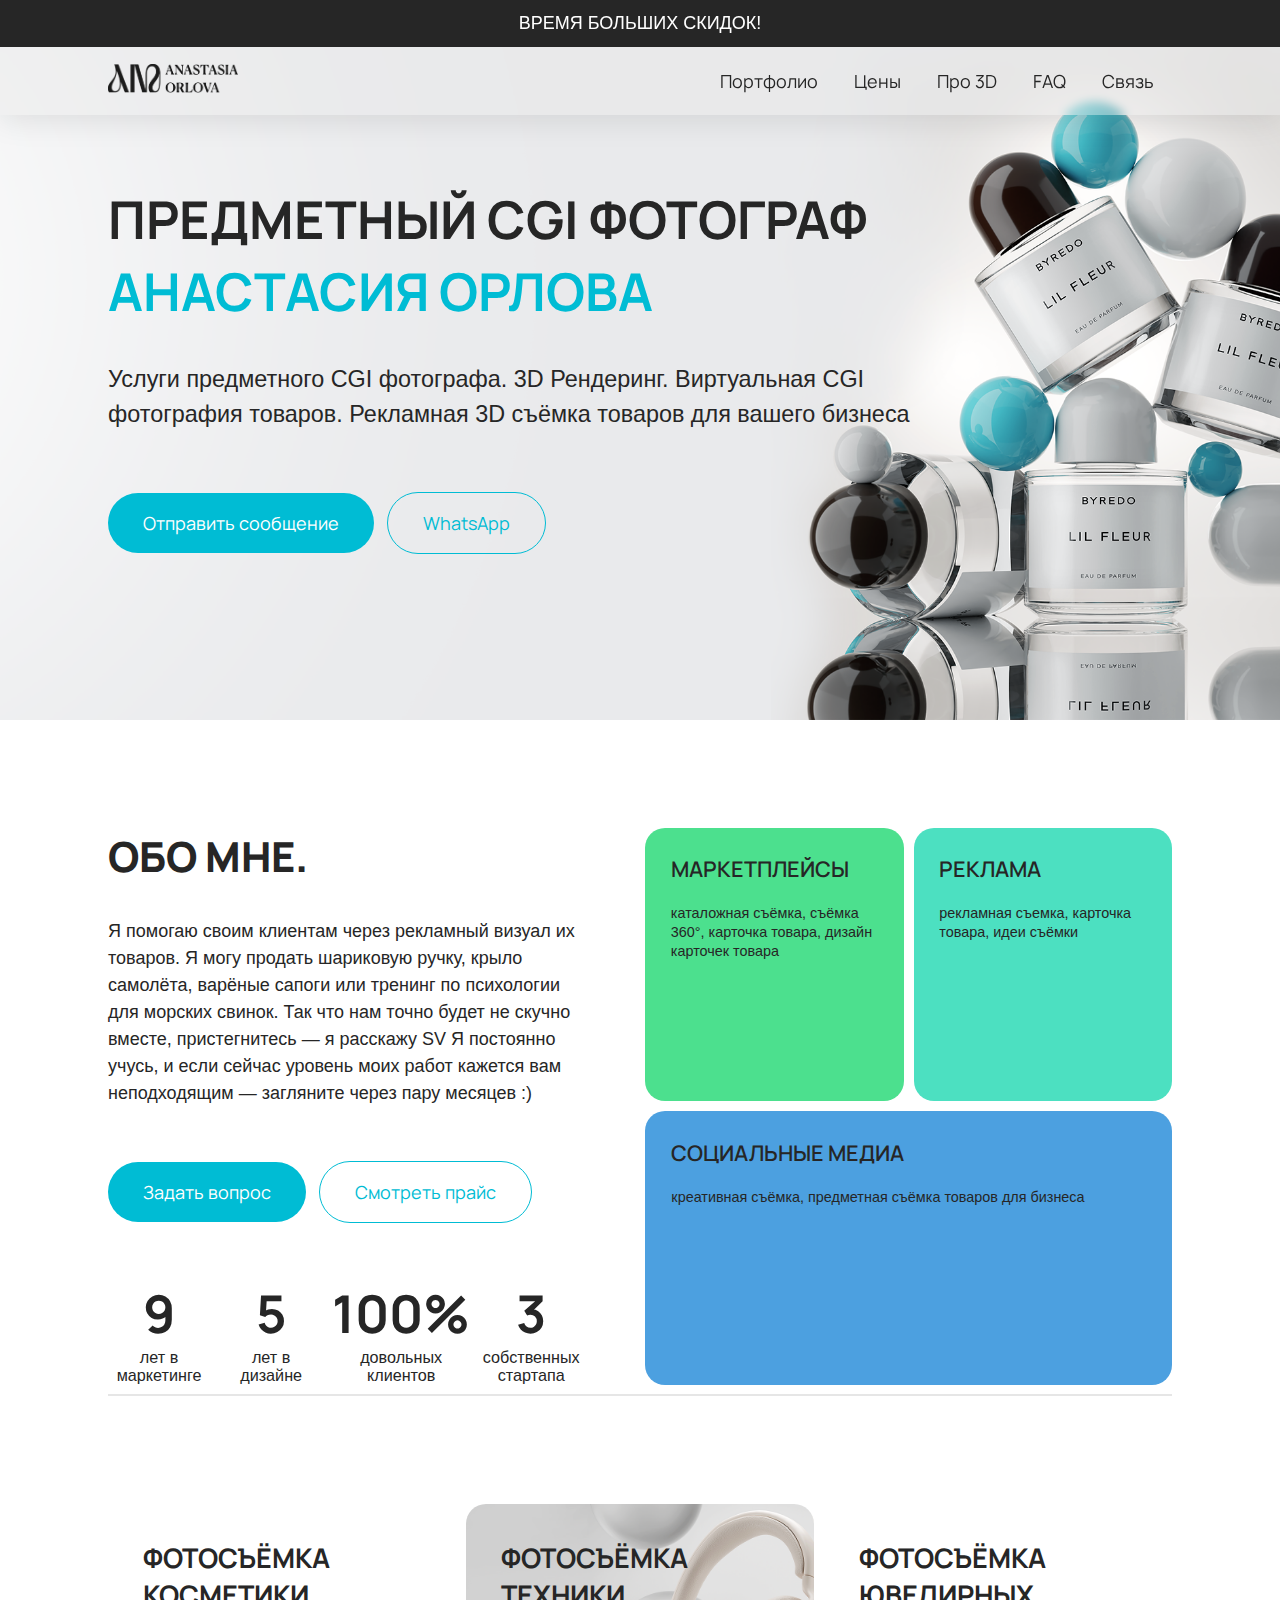
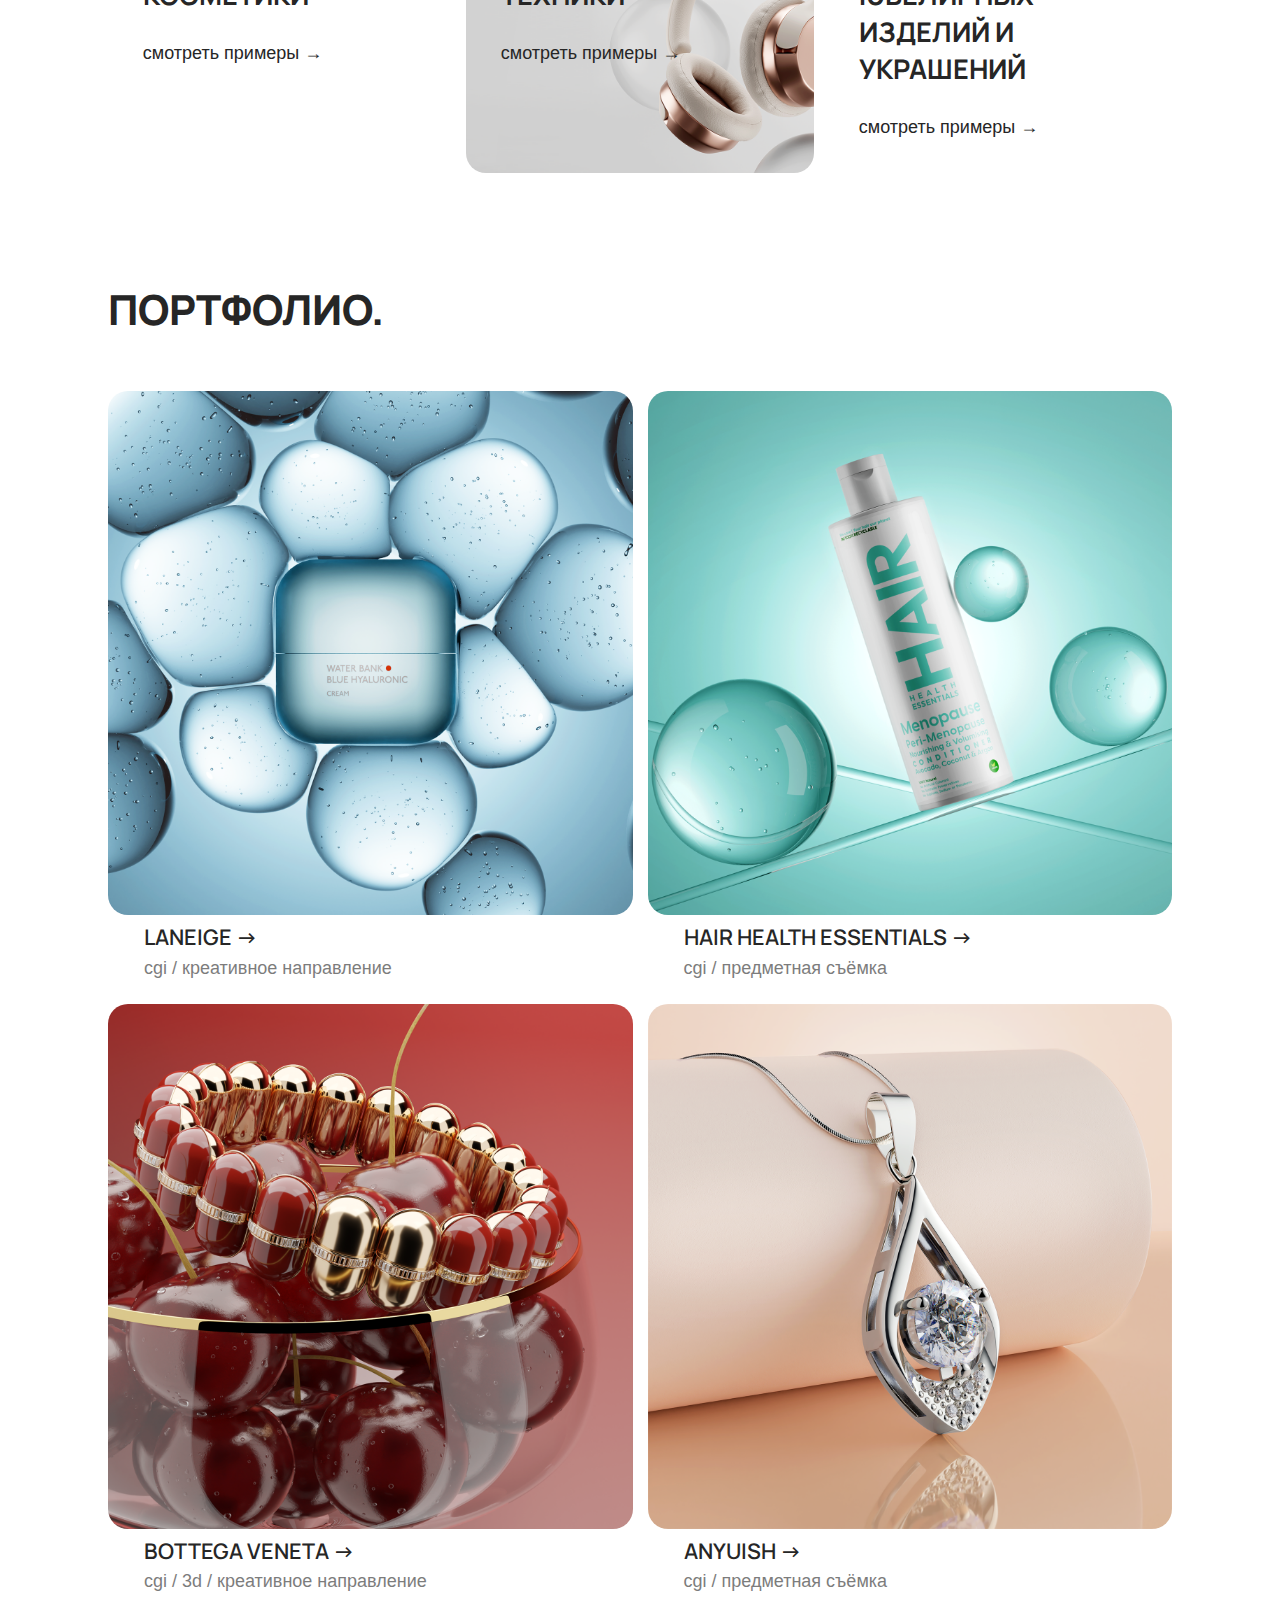
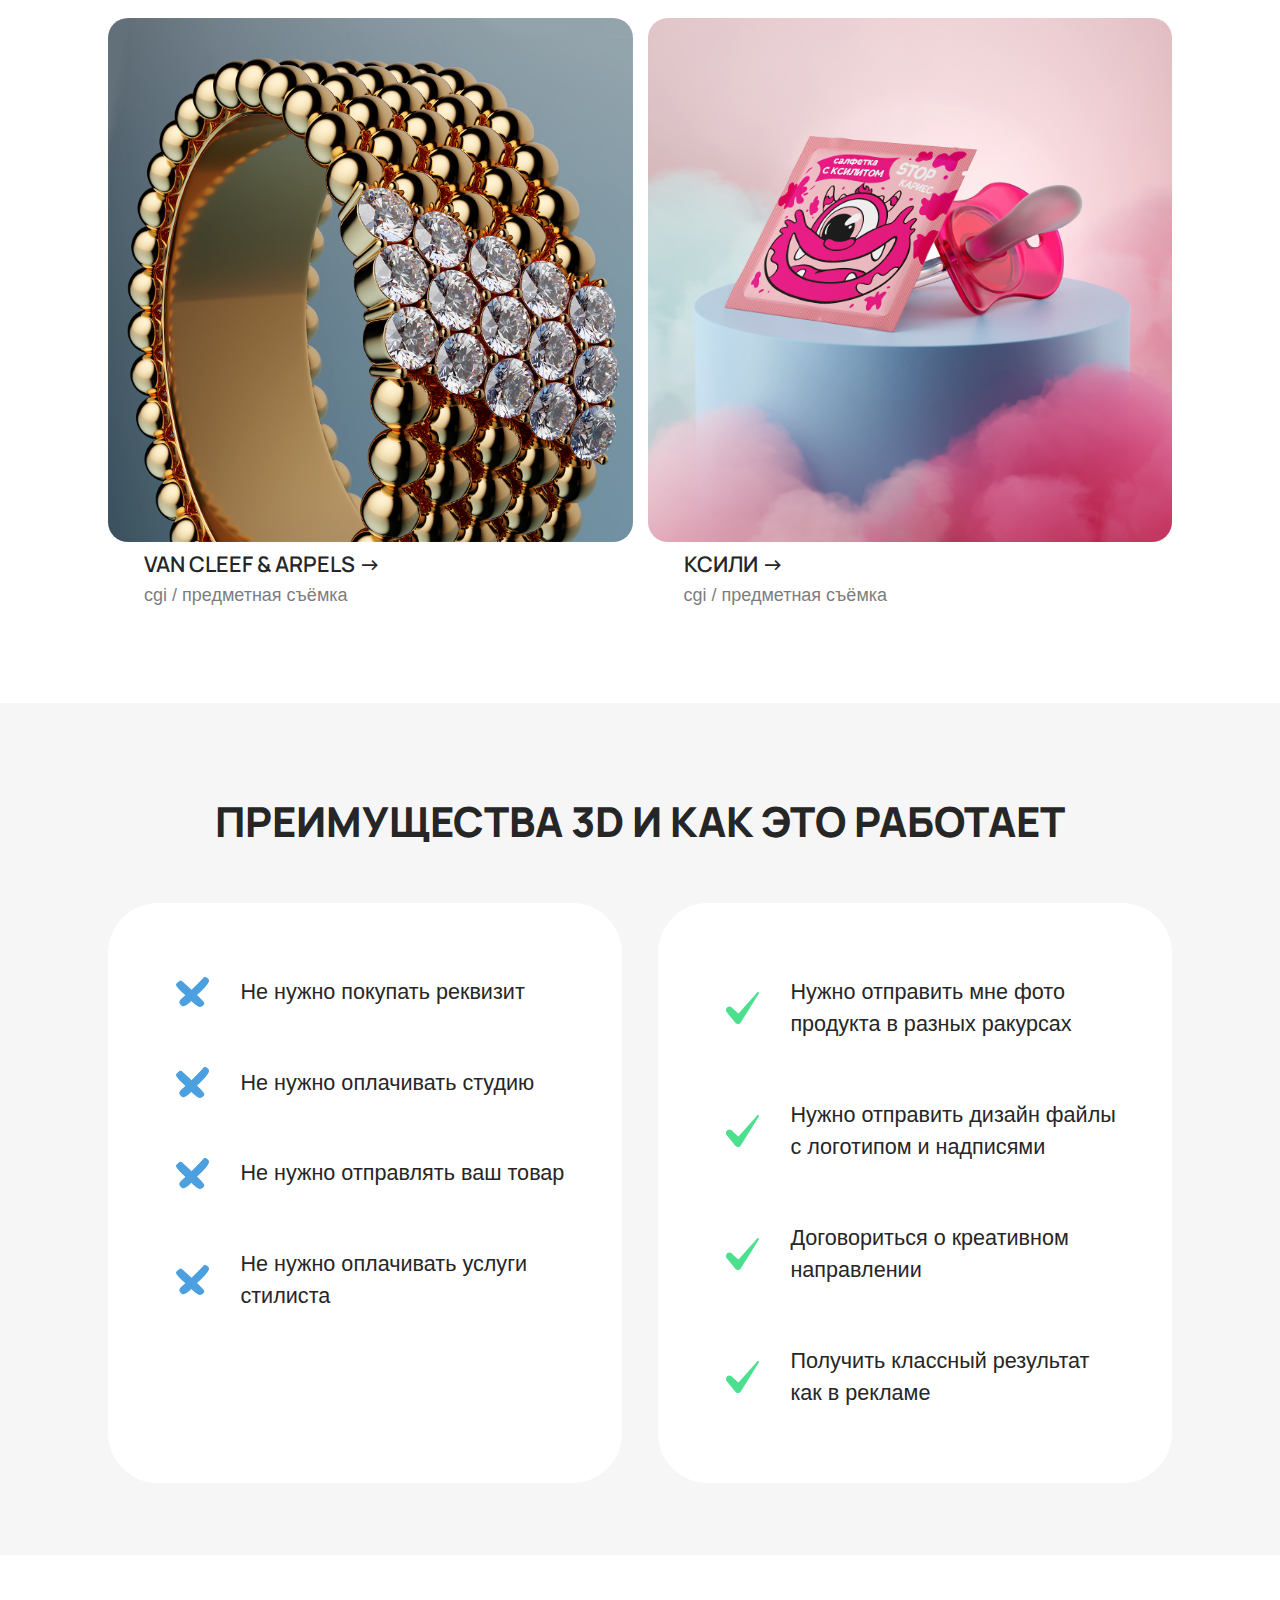
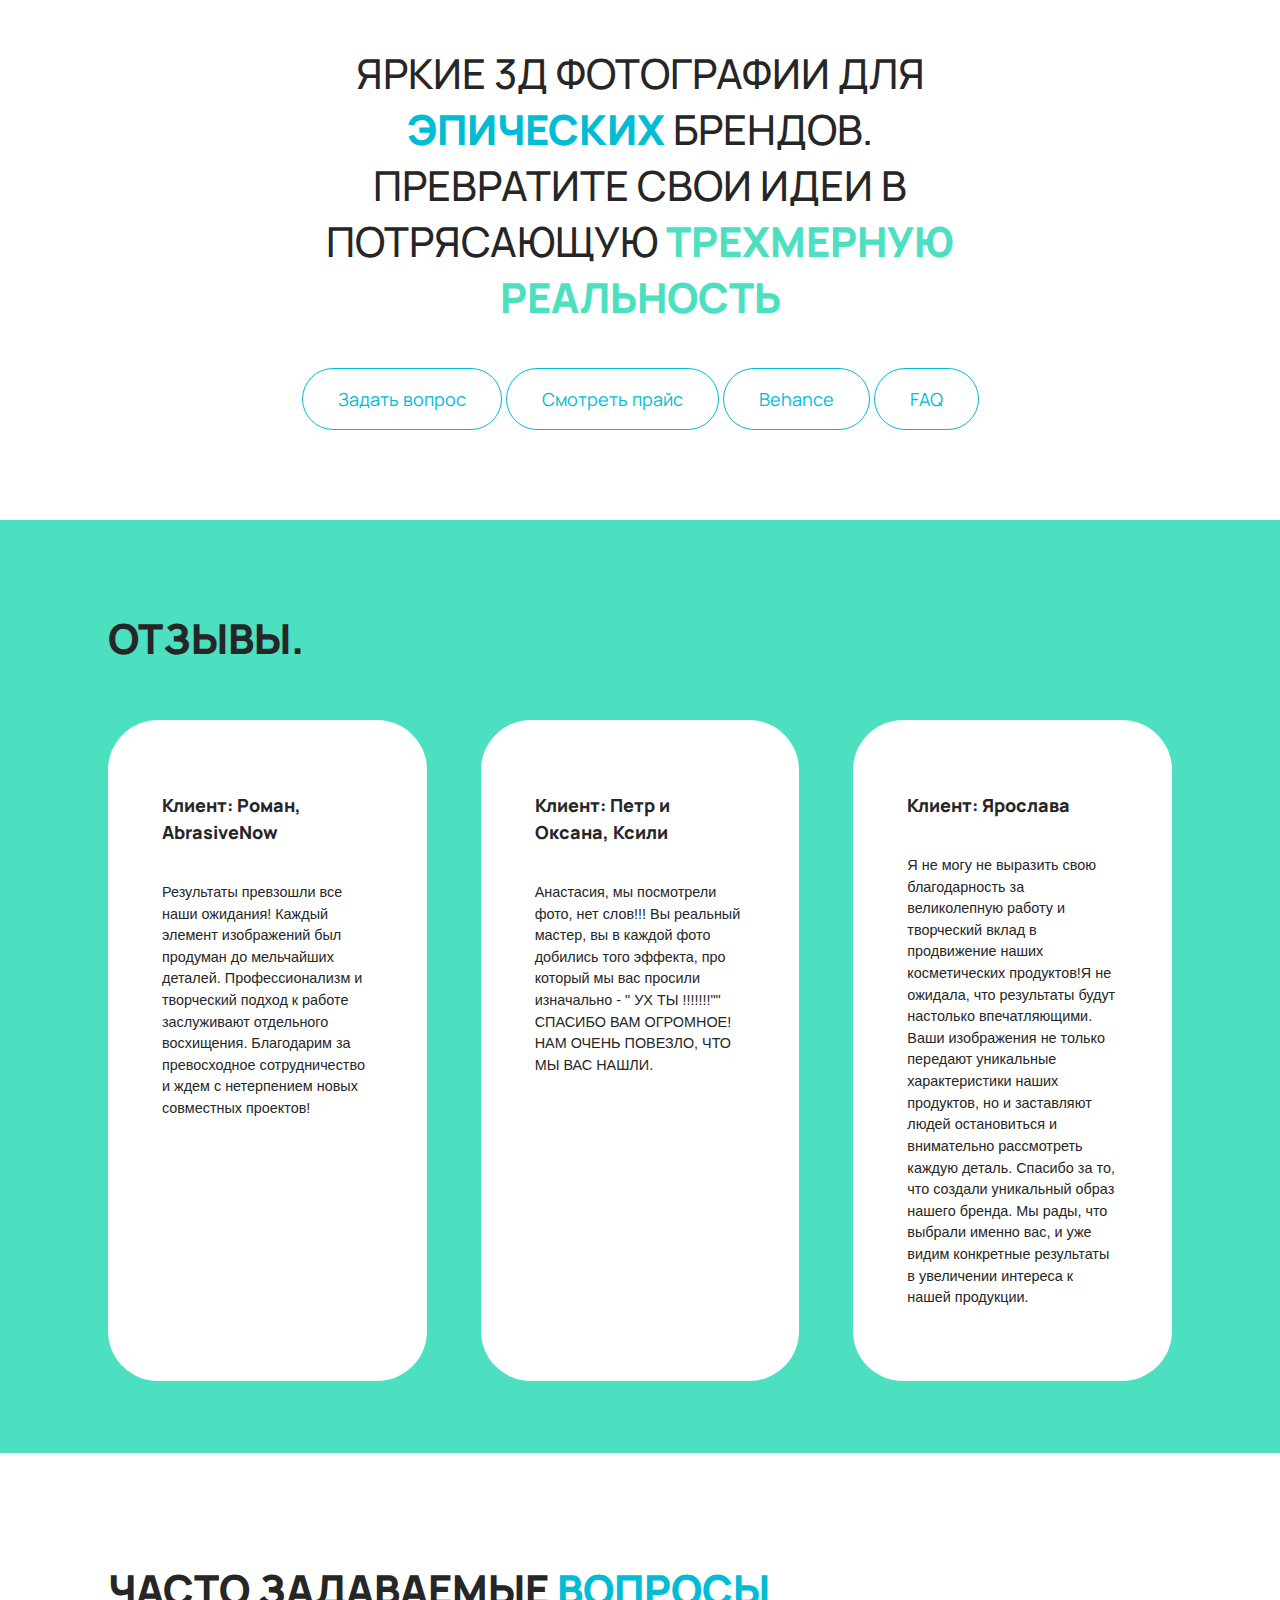
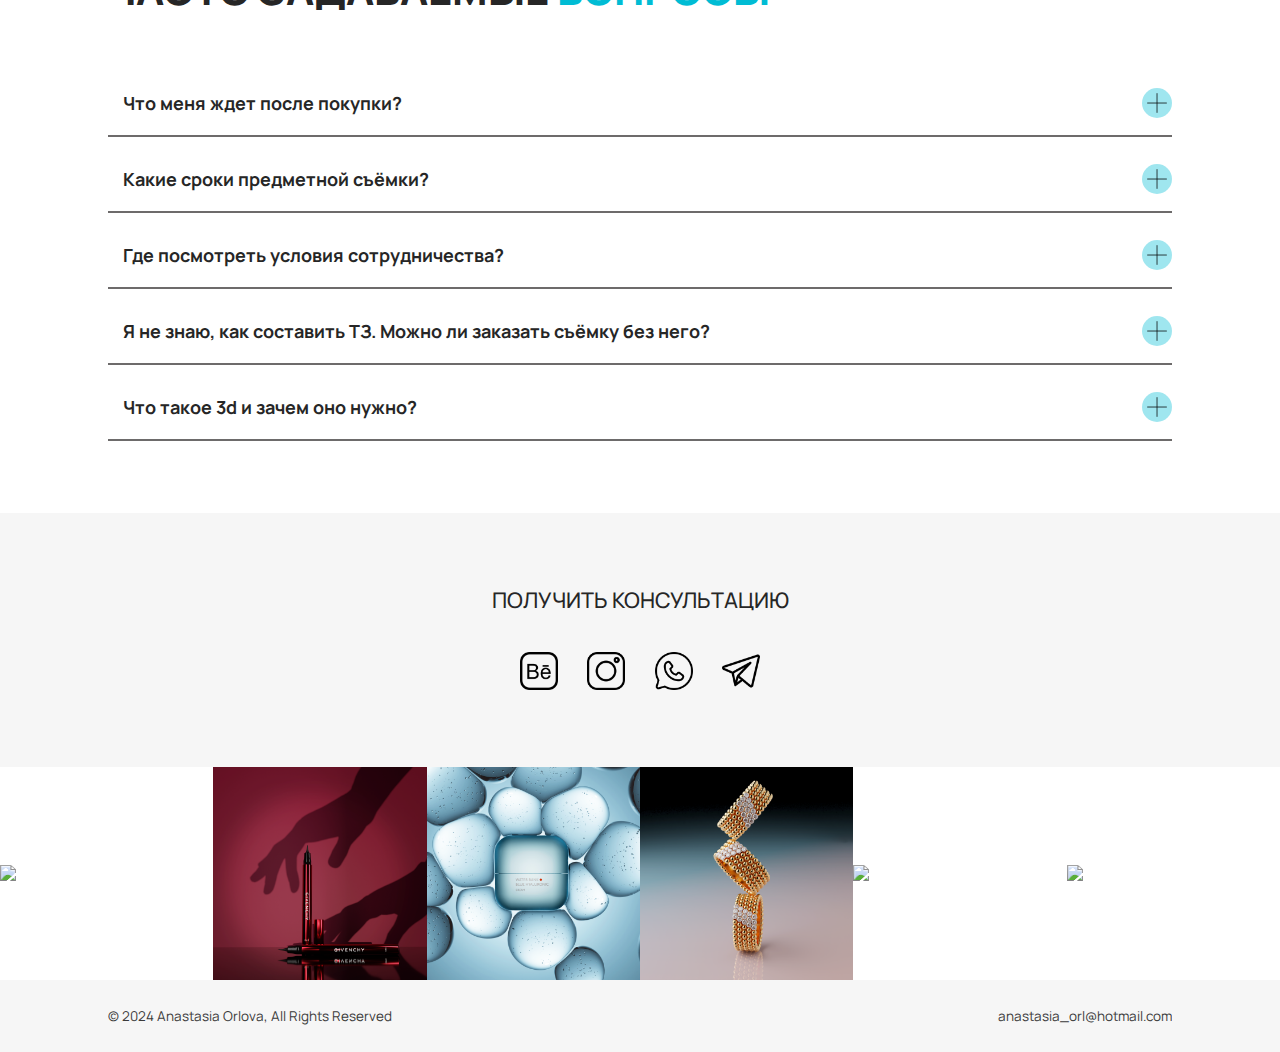
==== commit 4ff6a894: "Update index.html" ====
--- a/index.html
+++ b/index.html
@@ -37,7 +37,7 @@
           <img id="hamburger-icon" src ="./menu.png">
           <ul class="hamburger">
             <li id="closeburger">X</li>
-            <li><a href="./about.html">Oбо мне</a></li>
+            
             <li><a href="#porta">Портфолио</a></li>
             <li><a href="./prices.html">Цены</a></li>
             <li><a href="./pro3d.html">Про 3D</a></li>
--- a/indexcss.css
+++ b/indexcss.css
@@ -126,7 +126,10 @@
   background-color: #212427;
   line-height: 58px;
 }
-
+/*
+.auditbox {
+  display: none;
+}*/
 button {
   font-family: "DM Sans", sans-serif;
   font-size: 1rem;
@@ -139,13 +142,15 @@
   box-shadow: rgba(0, 0, 0, 0.1) 0px 4px 12px;
 }
 
+/*.button:active {
+}*/
 
 h1 {
   color: hsl(0, 0%, 15%);
   font-size: 3.2rem;
   font-family: "Manrope", sans-serif;
 }
-
+/*ex gilroy 3.6*/
 
 h2 {
   color: hsl(0, 0%, 15%);
@@ -359,7 +364,7 @@
 }
 
 .blob {
-  background-image: url("./LEMON.png");
+  background-image: url("./lemon.png");
   background-size: cover;
   width: 100%;
   height: auto;
@@ -384,7 +389,7 @@
 }
 
 .blob2 {
-  background-image: url("./jewelry.png");
+  background-image: url("./jewelry1.png");
   background-size: cover;
   width: 100%;
   height: auto;
@@ -496,7 +501,12 @@
   transition: all 0.7s ease-in-out;
 }
 
-
+/*.box img:hover {
+  transform: scale(1.01);
+  box-shadow:rgba(0, 0, 0, 0.15) 0px 4px 20px;
+  transition-duration: 500ms;
+}
+*/
 
 .box h4 {
   padding-left: 2rem;
@@ -709,7 +719,13 @@
   padding: 5px 0;
 }
 /*
-
+.questbox img {
+  margin: 0 auto;
+  width: 13%;
+  padding: 10px;
+  background-color: #00bcd480;
+  border-radius: 50px;
+}*/
 .qgrid {
   margin-top: 3rem;
   padding-left: 0;
